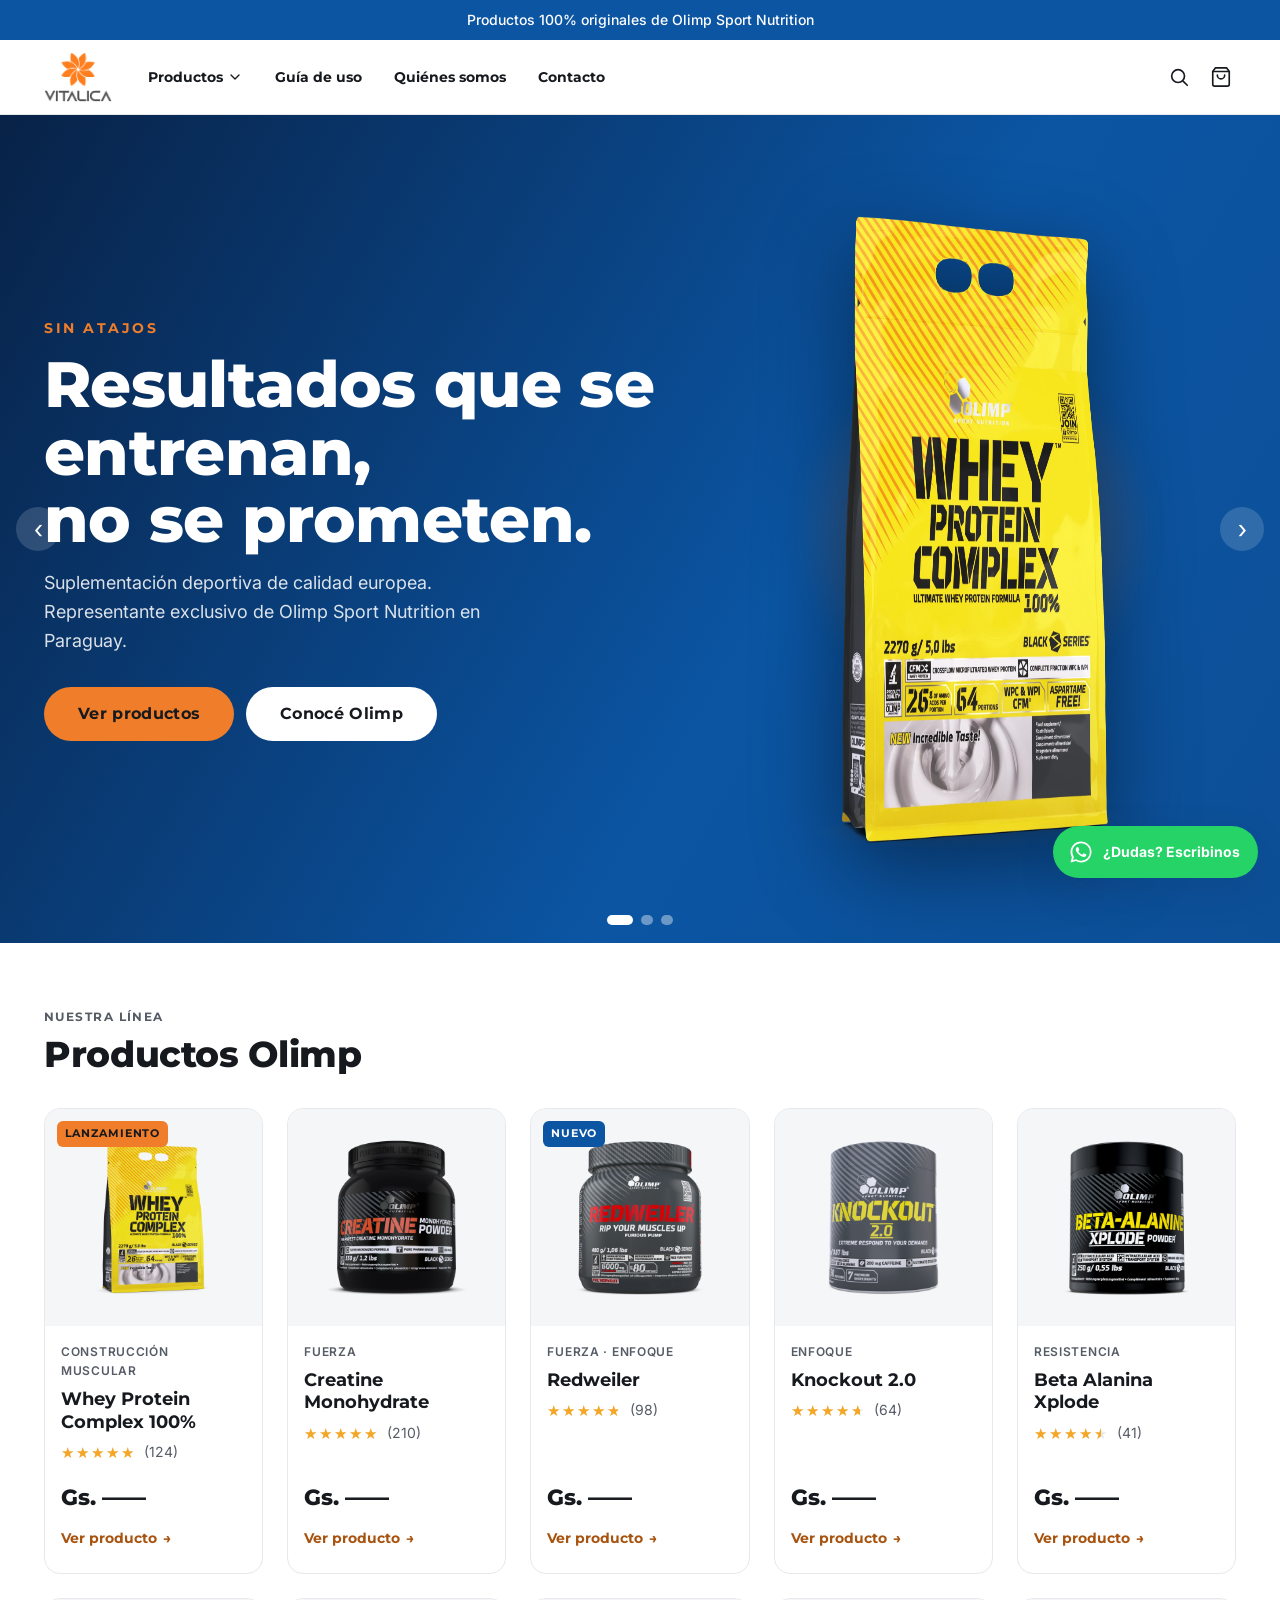
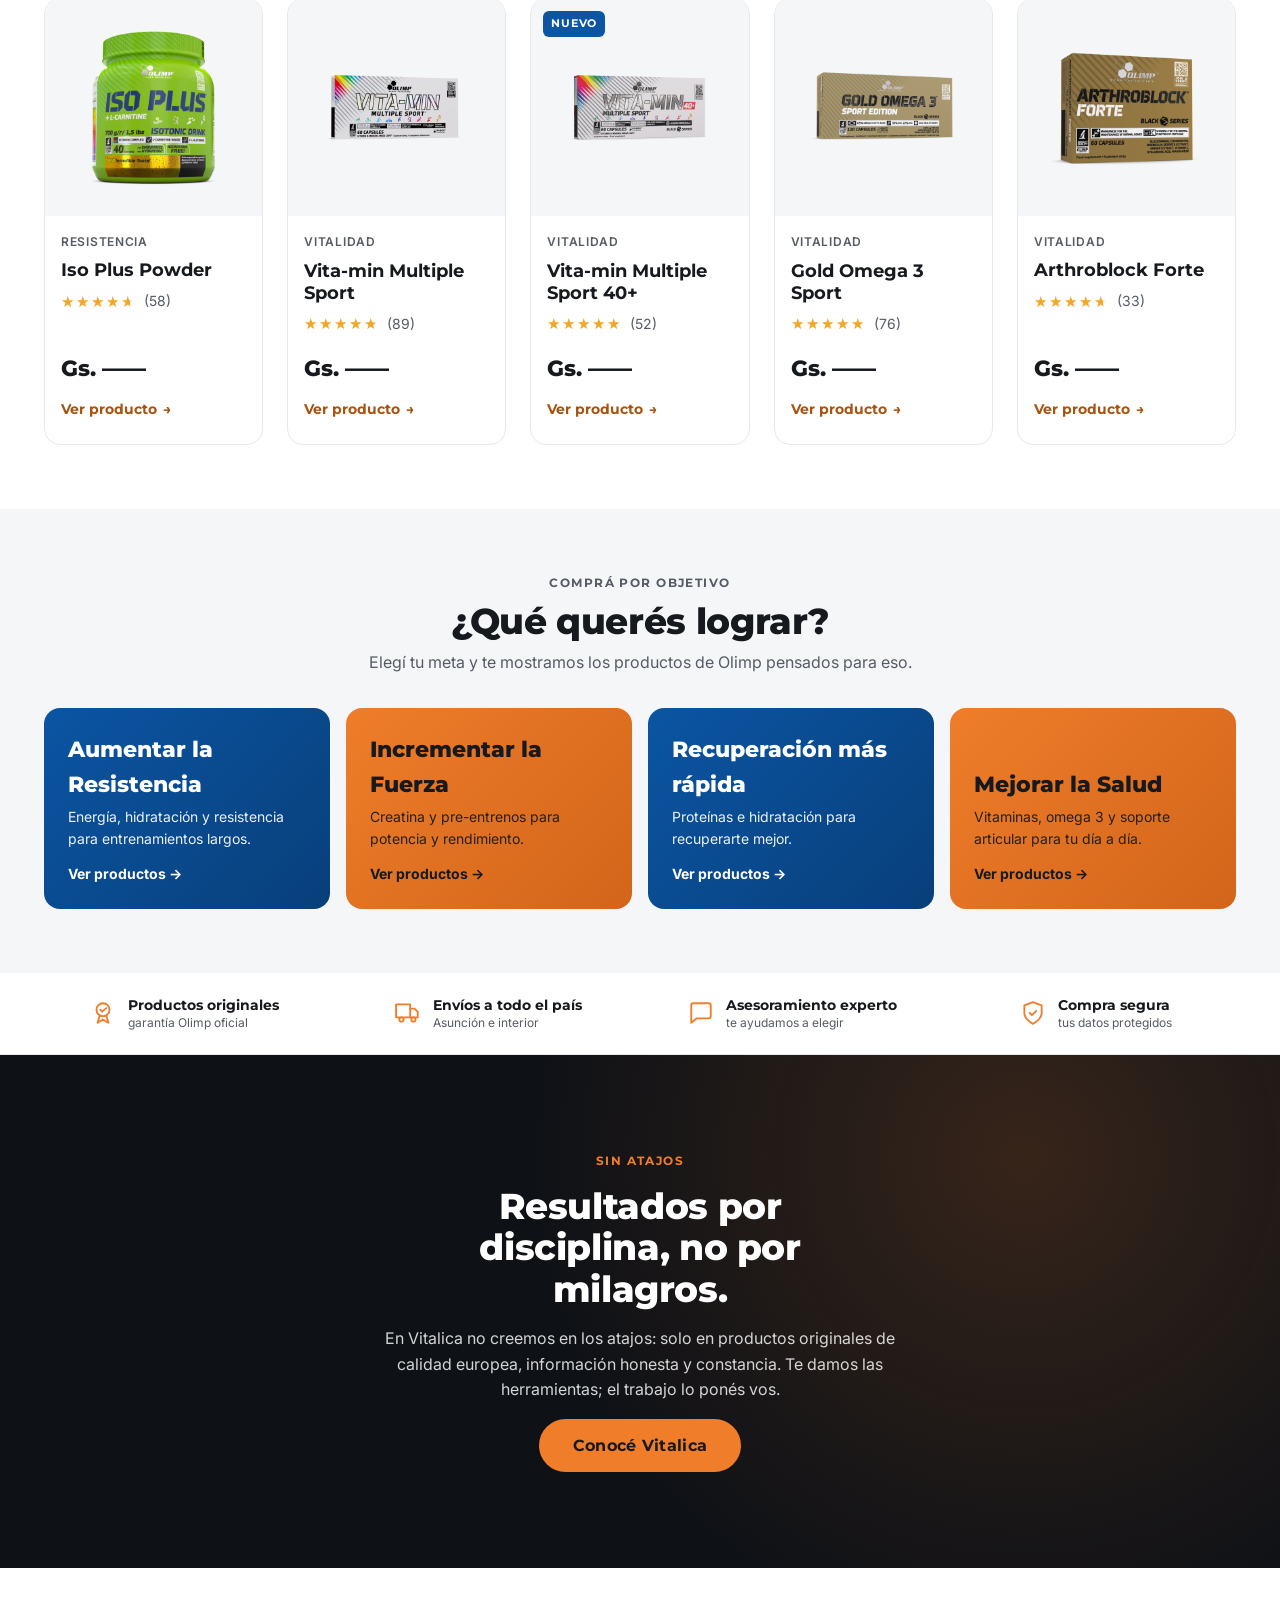
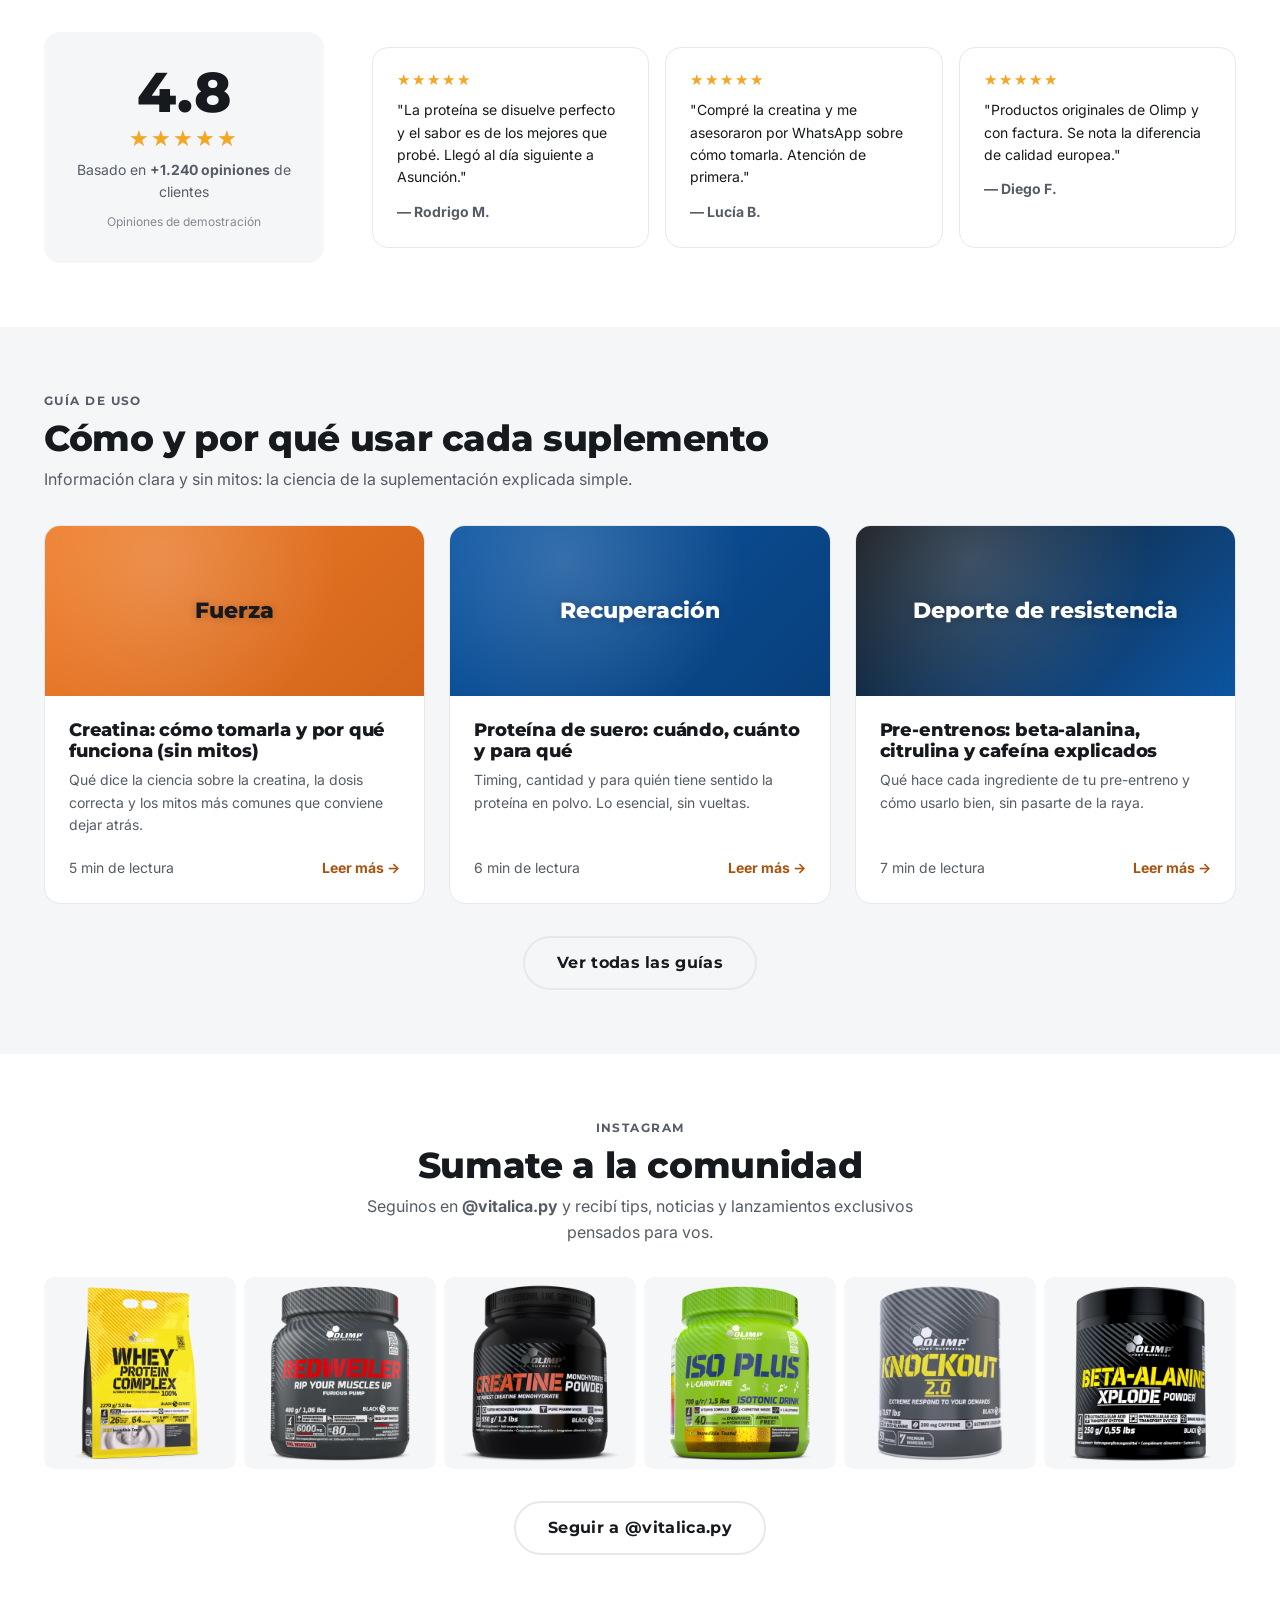
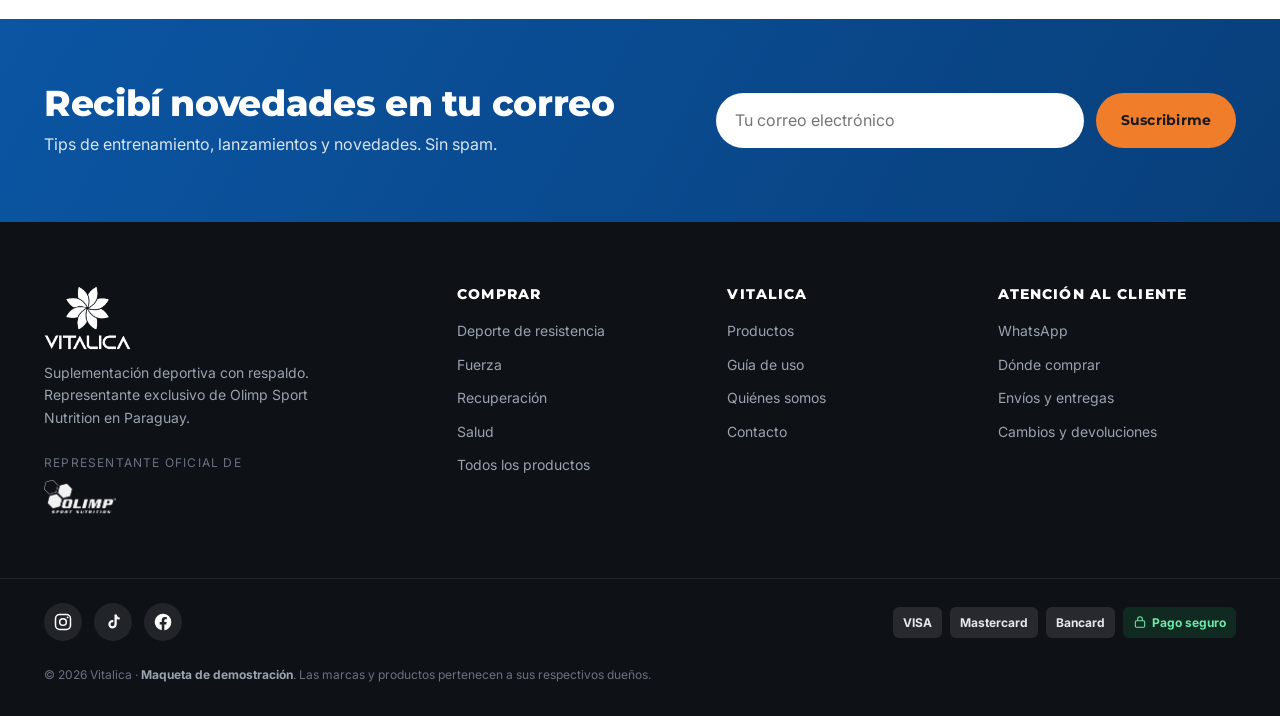
==== index.html @ f8287871 "Add files via upload" ====
<!DOCTYPE html>
<html lang="es">
<head>
  <meta charset="UTF-8">
  <meta name="viewport" content="width=device-width, initial-scale=1.0">
  <title>Vitalica · Suplementación deportiva con respaldo — Olimp Sport Nutrition</title>
  <meta name="description" content="Vitalica, representante exclusivo de Olimp Sport Nutrition en Paraguay. Proteínas, creatina, pre-entrenos y más. Sin atajos.">

  <link rel="preconnect" href="https://fonts.googleapis.com">
  <link rel="preconnect" href="https://fonts.gstatic.com" crossorigin>
  <link href="https://fonts.googleapis.com/css2?family=Inter:wght@400;500;600;700&family=Montserrat:wght@700;800&display=swap" rel="stylesheet">

  <link rel="stylesheet" href="assets/css/styles.css?v=2">
</head>
<body>

  <div id="chrome-top"></div>

  <main>

    <!-- 1) HERO (carrusel de 3 slides) -->
    <section class="hero" data-hero aria-label="Destacados"></section>

    <!-- 2) PRODUCTOS OLIMP (los 10, cada card abre su página) -->
    <section class="seccion" id="productos">
      <div class="contenedor">
        <div class="encabezado-seccion">
          <p class="eyebrow">Nuestra línea</p>
          <h2>Productos Olimp</h2>
        </div>
        <div class="grilla grilla--productos" data-productos></div>
      </div>
    </section>

    <!-- 3) ¿QUÉ QUERÉS LOGRAR? (4 metas) -->
    <section class="seccion seccion--suave">
      <div class="contenedor">
        <div class="encabezado-seccion centrado">
          <p class="eyebrow">Comprá por objetivo</p>
          <h2>¿Qué querés lograr?</h2>
          <p>Elegí tu meta y te mostramos los productos de Olimp pensados para eso.</p>
        </div>
        <div class="categorias-grid" data-metas></div>
      </div>
    </section>

    <!-- 4a) VALUE PROPS -->
    <section class="trust-bar">
      <div class="contenedor trust-bar__inner">
        <div class="trust-bar__item">
          <span class="trust-bar__icono"><svg viewBox="0 0 24 24" width="26" height="26" fill="none" stroke="currentColor" stroke-width="1.7" stroke-linecap="round" stroke-linejoin="round"><circle cx="12" cy="9" r="6"/><path d="m9 14-2 7 5-3 5 3-2-7"/><path d="m9.6 9 1.7 1.7L15 7.5"/></svg></span>
          <span class="trust-bar__texto"><strong>Productos originales</strong><span>garantía Olimp oficial</span></span>
        </div>
        <div class="trust-bar__item">
          <span class="trust-bar__icono"><svg viewBox="0 0 24 24" width="26" height="26" fill="none" stroke="currentColor" stroke-width="1.7" stroke-linecap="round" stroke-linejoin="round"><path d="M1 4h13v12H1z"/><path d="M14 8h4l3 3v5h-7"/><circle cx="6" cy="18" r="2"/><circle cx="17" cy="18" r="2"/></svg></span>
          <span class="trust-bar__texto"><strong>Envíos a todo el país</strong><span>Asunción e interior</span></span>
        </div>
        <div class="trust-bar__item">
          <span class="trust-bar__icono"><svg viewBox="0 0 24 24" width="26" height="26" fill="none" stroke="currentColor" stroke-width="1.7" stroke-linecap="round" stroke-linejoin="round"><path d="M21 15a2 2 0 0 1-2 2H8l-5 4V5a2 2 0 0 1 2-2h14a2 2 0 0 1 2 2Z"/></svg></span>
          <span class="trust-bar__texto"><strong>Asesoramiento experto</strong><span>te ayudamos a elegir</span></span>
        </div>
        <div class="trust-bar__item">
          <span class="trust-bar__icono"><svg viewBox="0 0 24 24" width="26" height="26" fill="none" stroke="currentColor" stroke-width="1.7" stroke-linecap="round" stroke-linejoin="round"><path d="M12 22s8-4 8-10V5l-8-3-8 3v7c0 6 8 10 8 10Z"/><path d="m9 12 2 2 4-4"/></svg></span>
          <span class="trust-bar__texto"><strong>Compra segura</strong><span>tus datos protegidos</span></span>
        </div>
      </div>
    </section>

    <!-- 4b) BANDA DE MARCA "SIN ATAJOS" -->
    <section class="banda-sinatajos">
      <div class="contenedor banda-sinatajos__inner">
        <p class="eyebrow" style="color:var(--color-primario)">Sin Atajos</p>
        <h2>Resultados por disciplina, no por milagros.</h2>
        <p>En Vitalica no creemos en los atajos: solo en productos originales de calidad europea,
           información honesta y constancia. Te damos las herramientas; el trabajo lo ponés vos.</p>
        <a class="btn btn--primario btn--grande" href="sobre.html">Conocé Vitalica</a>
      </div>
    </section>

    <!-- 4c) PRUEBA SOCIAL -->
    <section class="seccion">
      <div class="contenedor reviews">
        <div class="reviews__resumen">
          <span class="reviews__puntaje">4.8</span>
          <span class="estrellas" style="--pct:96%; font-size:1.4rem"></span>
          <p>Basado en <strong>+1.240 opiniones</strong> de clientes</p>
          <span class="reviews__nota">Opiniones de demostración</span>
        </div>
        <div class="reviews__grid">
          <blockquote class="testimonio">
            <span class="estrellas" style="--pct:100%"></span>
            <p class="testimonio__texto">"La proteína se disuelve perfecto y el sabor es de los mejores que probé. Llegó al día siguiente a Asunción."</p>
            <footer class="testimonio__autor">— Rodrigo M.</footer>
          </blockquote>
          <blockquote class="testimonio">
            <span class="estrellas" style="--pct:100%"></span>
            <p class="testimonio__texto">"Compré la creatina y me asesoraron por WhatsApp sobre cómo tomarla. Atención de primera."</p>
            <footer class="testimonio__autor">— Lucía B.</footer>
          </blockquote>
          <blockquote class="testimonio">
            <span class="estrellas" style="--pct:90%"></span>
            <p class="testimonio__texto">"Productos originales de Olimp y con factura. Se nota la diferencia de calidad europea."</p>
            <footer class="testimonio__autor">— Diego F.</footer>
          </blockquote>
        </div>
      </div>
    </section>

    <!-- 4d) TEASER GUÍA DE USO -->
    <section class="seccion seccion--suave">
      <div class="contenedor">
        <div class="encabezado-seccion">
          <p class="eyebrow">Guía de uso</p>
          <h2>Cómo y por qué usar cada suplemento</h2>
          <p>Información clara y sin mitos: la ciencia de la suplementación explicada simple.</p>
        </div>
        <div class="blog-grid" data-articulos></div>
        <div class="centrado mt-6">
          <a href="guia.html" class="btn btn--contorno btn--grande">Ver todas las guías</a>
        </div>
      </div>
    </section>

    <!-- 4e) COMUNIDAD / INSTAGRAM (estilo vitalica.com.py) -->
    <section class="seccion">
      <div class="contenedor">
        <div class="encabezado-seccion centrado">
          <p class="eyebrow">Instagram</p>
          <h2>Sumate a la comunidad</h2>
          <p>Seguinos en <strong data-ig-handle>@vitalica.py</strong> y recibí tips, noticias y lanzamientos exclusivos pensados para vos.</p>
        </div>
        <!-- Los posteos los arma home.js desde data.js (editable en el panel admin) -->
        <div class="ig-grid" data-instagram></div>
        <div class="centrado mt-6">
          <a class="btn btn--contorno btn--grande" data-ig-link href="https://www.instagram.com/vitalica.py/" target="_blank" rel="noopener">Seguir a @vitalica.py</a>
        </div>
      </div>
    </section>

    <!-- 4f) NEWSLETTER -->
    <section class="newsletter">
      <div class="contenedor newsletter__inner">
        <div>
          <h2>Recibí novedades en tu correo</h2>
          <p>Tips de entrenamiento, lanzamientos y novedades. Sin spam.</p>
        </div>
        <form class="newsletter__form" data-form-demo="¡Gracias! Te suscribiste (demostración).">
          <input type="email" required placeholder="Tu correo electrónico" aria-label="Correo electrónico">
          <button type="submit" class="btn btn--primario">Suscribirme</button>
        </form>
      </div>
    </section>

  </main>

  <div id="chrome-bottom"></div>

  <script src="assets/js/data.js?v=2"></script>
  <script src="assets/js/cart.js?v=2"></script>
  <script src="assets/js/components.js?v=2"></script>
  <script src="assets/js/main.js?v=2"></script>
  <script src="assets/js/pages/home.js?v=2"></script>

</body>
</html>
---- assets/css/styles.css ----
/* ==========================================================================
   VITALICA — Maqueta e-commerce · Hoja de estilos principal
   --------------------------------------------------------------------------
   Este archivo es el "sistema de diseño" del sitio. Está dividido en
   secciones (ver índice). La idea clave: todo lo visual (colores, tipografía,
   espaciados) vive en VARIABLES al inicio. Si querés cambiar el naranja de la
   marca, lo cambiás en UN solo lugar (--color-primario) y se actualiza todo.

   ÍNDICE
   01. Tokens de marca (variables: colores, tipografía, espaciado, sombras)
   02. Reset y base
   03. Tipografía
   04. Layout (contenedor, secciones, grillas)
   05. Botones
   06. Utilidades (badges, chips, etiquetas)
   07. Estrellas de rating
   08. Card de producto
   09. Encabezado de sección
   --------------------------------------------------------------------------
   NOTA: las secciones de Header, Footer, Hero, Carrito, etc. se agregan más
   abajo a medida que construimos cada parte de la maqueta.
   ========================================================================== */


/* ==========================================================================
   01. TOKENS DE MARCA  (las "perillas" del diseño)
   ========================================================================== */
:root {
  /* --- Colores de marca (del manual de Vitalica) --- */
  --color-primario:        #EF7D2A;  /* naranja Vitalica */
  --color-primario-oscuro: #D2651A;  /* hover / estados activos */
  --color-primario-tinte:  #FDEEE1;  /* fondos suaves naranja */
  --color-primario-texto:  #A85410;  /* naranja oscuro SOLO para texto sobre fondo claro (contraste AA 5.3:1) */

  --color-secundario:        #0B55A3; /* azul navy */
  --color-secundario-oscuro: #083F7A;
  --color-secundario-tinte:  #E7F0FA;

  /* --- Grises de apoyo --- */
  --color-tinta:       #16191D;  /* gris muy oscuro = texto principal */
  --color-tinta-suave: #565C66;  /* texto secundario / apagado */
  --color-linea:       #E6E8EC;  /* bordes y separadores (gris claro) */
  --color-fondo:       #FFFFFF;
  --color-fondo-suave: #F5F6F8;  /* fondos de sección (gris claro) */
  --color-fondo-oscuro:#0E1116;  /* footer y secciones oscuras */

  /* --- Colores de apoyo funcionales --- */
  --color-exito:    #1F9D57;
  --color-estrella: #F5A623;  /* dorado para ratings */
  --color-alerta:   #D64545;

  /* --- Tipografía --- */
  --fuente-titulo: "Montserrat", system-ui, -apple-system, "Segoe UI", sans-serif;
  --fuente-texto:  "Inter", system-ui, -apple-system, "Segoe UI", Roboto, sans-serif;

  /* Escala de tamaños (rem = relativo al tamaño base del navegador) */
  --fs-xs:   0.75rem;
  --fs-sm:   0.875rem;
  --fs-base: 1rem;
  --fs-md:   1.125rem;
  --fs-lg:   1.375rem;
  --fs-xl:   1.75rem;
  --fs-2xl:  2.25rem;
  --fs-3xl:  3rem;
  /* El hero usa clamp(): crece con la pantalla pero con mínimo y máximo */
  --fs-hero: clamp(2.25rem, 5.5vw, 4rem);

  /* --- Espaciado (escala consistente) --- */
  --space-1:  0.25rem;
  --space-2:  0.5rem;
  --space-3:  0.75rem;
  --space-4:  1rem;
  --space-5:  1.5rem;
  --space-6:  2rem;
  --space-7:  3rem;
  --space-8:  4rem;
  --space-9:  6rem;

  /* --- Bordes redondeados --- */
  --radio-sm:   6px;
  --radio:      10px;
  --radio-lg:   16px;
  --radio-pill: 999px;  /* pastilla (botones redondeados) */

  /* --- Sombras --- */
  --sombra-sm: 0 1px 2px rgba(16, 24, 40, 0.06);
  --sombra:    0 4px 14px rgba(16, 24, 40, 0.08);
  --sombra-lg: 0 14px 40px rgba(16, 24, 40, 0.12);

  /* --- Layout --- */
  --ancho-contenedor: 1240px;  /* ancho máximo del contenido */
  --transicion: 160ms ease;
}


/* ==========================================================================
   02. RESET Y BASE  (emparejar el punto de partida entre navegadores)
   ========================================================================== */
*, *::before, *::after { box-sizing: border-box; }

* { margin: 0; }

html { scroll-behavior: smooth; -webkit-text-size-adjust: 100%; }

body {
  font-family: var(--fuente-texto);
  font-size: var(--fs-base);
  line-height: 1.6;
  color: var(--color-tinta);
  background: var(--color-fondo);
  -webkit-font-smoothing: antialiased;
  text-rendering: optimizeLegibility;
}

img, picture, svg { display: block; max-width: 100%; }

a { color: inherit; text-decoration: none; }

button, input, select, textarea { font: inherit; color: inherit; }

button { cursor: pointer; background: none; border: none; }

ul, ol { list-style: none; padding: 0; }

/* El atributo [hidden] siempre oculta, aunque el elemento tenga display:flex */
[hidden] { display: none !important; }

/* Accesibilidad: foco visible al navegar con teclado */
:focus-visible {
  outline: 3px solid var(--color-secundario);
  outline-offset: 2px;
  border-radius: var(--radio-sm);
}


/* ==========================================================================
   03. TIPOGRAFÍA
   ========================================================================== */
h1, h2, h3, h4 {
  font-family: var(--fuente-titulo);
  line-height: 1.15;
  font-weight: 800;
  letter-spacing: -0.01em;
  color: var(--color-tinta);
}

h1 { font-size: var(--fs-3xl); }
h2 { font-size: var(--fs-2xl); }
h3 { font-size: var(--fs-lg); }
h4 { font-size: var(--fs-md); }

p { color: var(--color-tinta); }

.texto-apagado { color: var(--color-tinta-suave); }

/* Texto pequeño en mayúsculas con espaciado (etiquetas/categorías) */
.eyebrow {
  font-family: var(--fuente-titulo);
  font-size: var(--fs-xs);
  font-weight: 700;
  letter-spacing: 0.12em;
  text-transform: uppercase;
  color: var(--color-tinta-suave); /* gris legible sobre claro; los eyebrow naranjas van inline sobre bandas oscuras */
}


/* ==========================================================================
   04. LAYOUT
   ========================================================================== */
/* Contenedor centrado con respiración lateral */
.contenedor {
  width: 100%;
  max-width: var(--ancho-contenedor);
  margin-inline: auto;
  padding-inline: var(--space-5);
}

/* Espaciado vertical estándar entre secciones */
.seccion { padding-block: var(--space-8); }
.seccion--suave { background: var(--color-fondo-suave); }

/* Grillas reutilizables y responsivas (se acomodan solas al ancho) */
.grilla {
  display: grid;
  gap: var(--space-5);
}
/* Grilla de productos: tantas columnas como entren, mínimo 240px */
.grilla--productos {
  grid-template-columns: repeat(auto-fill, minmax(240px, 1fr));
}
/* En desktop, el listado completo (home y productos) usa 5 columnas:
   los 10 productos llenan 2 filas exactas, sin "fila huérfana". */
@media (min-width: 1140px) {
  [data-productos].grilla--productos,
  [data-grilla-productos].grilla--productos {
    grid-template-columns: repeat(5, 1fr);
  }
}

/* Helpers de espaciado puntuales */
.mt-2 { margin-top: var(--space-2); }
.mt-4 { margin-top: var(--space-4); }
.mt-6 { margin-top: var(--space-6); }
.centrado { text-align: center; }


/* ==========================================================================
   05. BOTONES
   ========================================================================== */
.btn {
  display: inline-flex;
  align-items: center;
  justify-content: center;
  gap: var(--space-2);
  font-family: var(--fuente-titulo);
  font-weight: 700;
  font-size: var(--fs-sm);
  letter-spacing: 0.02em;
  line-height: 1;
  padding: 0.9em 1.6em;
  border-radius: var(--radio-pill);
  border: 2px solid transparent;
  transition: transform var(--transicion), background var(--transicion),
              color var(--transicion), border-color var(--transicion),
              box-shadow var(--transicion);
  text-align: center;
}
.btn:active { transform: translateY(1px); }

/* Primario: naranja de marca */
.btn--primario {
  background: var(--color-primario);
  color: var(--color-tinta); /* texto oscuro sobre naranja: contraste 6.4:1 (WCAG AA) */
}
.btn--primario:hover { background: var(--color-primario-oscuro); }

/* Secundario: navy */
.btn--secundario {
  background: var(--color-secundario);
  color: #fff;
}
.btn--secundario:hover { background: var(--color-secundario-oscuro); }

/* Contorno: borde, fondo transparente */
.btn--contorno {
  background: transparent;
  color: var(--color-tinta);
  border-color: var(--color-linea);
}
.btn--contorno:hover {
  border-color: var(--color-tinta);
  background: var(--color-tinta);
  color: #fff;
}

/* Fantasma sobre fondos oscuros */
.btn--claro {
  background: #fff;
  color: var(--color-tinta);
}
.btn--claro:hover { background: var(--color-fondo-suave); }

/* Modificadores de tamaño y ancho */
.btn--grande { font-size: var(--fs-base); padding: 1.05em 2em; }
.btn--bloque { display: flex; width: 100%; }


/* ==========================================================================
   06. UTILIDADES (badges, chips, etiquetas)
   ========================================================================== */
/* Etiqueta/tag sobre la foto del producto ("Lanzamiento", "Nuevo") */
.tag {
  display: inline-block;
  font-family: var(--fuente-titulo);
  font-size: 0.68rem;
  font-weight: 700;
  letter-spacing: 0.08em;
  text-transform: uppercase;
  padding: 0.4em 0.7em;
  border-radius: var(--radio-sm);
  background: var(--color-tinta);
  color: #fff;
}
.tag--lanzamiento { background: var(--color-primario); color: var(--color-tinta); }
.tag--nuevo       { background: var(--color-secundario); }
.tag--oferta      { background: var(--color-alerta); }

/* Chip (pastilla suave para categorías/filtros visuales) */
.chip {
  display: inline-flex;
  align-items: center;
  gap: var(--space-2);
  font-size: var(--fs-sm);
  font-weight: 600;
  padding: 0.5em 1em;
  border-radius: var(--radio-pill);
  background: var(--color-fondo-suave);
  color: var(--color-tinta-suave);
}


/* ==========================================================================
   07. ESTRELLAS DE RATING
   --------------------------------------------------------------------------
   Técnica: dos capas de ★★★★★ superpuestas. La de abajo es gris (vacía) y
   la de arriba es dorada, recortada al porcentaje del puntaje (--pct).
   ========================================================================== */
.estrellas {
  --pct: 100%;
  display: inline-block;
  position: relative;
  font-size: 0.95rem;
  line-height: 1;
  font-family: "Times New Roman", serif; /* ★ se ve sólida y pareja */
}
.estrellas::before {
  content: "★★★★★";
  letter-spacing: 2px;
  color: var(--color-linea);
}
.estrellas::after {
  content: "★★★★★";
  letter-spacing: 2px;
  color: var(--color-estrella);
  position: absolute;
  inset: 0;
  width: var(--pct);
  overflow: hidden;
  white-space: nowrap;
}


/* ==========================================================================
   08. CARD DE PRODUCTO  (la pieza que más se repite en el sitio)
   ========================================================================== */
.card-producto {
  display: flex;
  flex-direction: column;
  background: var(--color-fondo);
  border: 1px solid var(--color-linea);
  border-radius: var(--radio-lg);
  overflow: hidden;
  transition: transform var(--transicion), box-shadow var(--transicion),
              border-color var(--transicion);
}
.card-producto:hover {
  transform: translateY(-4px);
  box-shadow: var(--sombra-lg);
  border-color: transparent;
}

/* Zona de la imagen (cuadrada, foto centrada sobre gris muy suave) */
.card-producto__media {
  position: relative;
  display: block;
  aspect-ratio: 1 / 1;
  background: var(--color-fondo-suave);
  padding: var(--space-5);
}
.card-producto__media img {
  width: 100%;
  height: 100%;
  object-fit: contain;     /* el envase se ve completo, sin recortarse */
  mix-blend-mode: multiply; /* funde el fondo blanco de la foto con el gris */
  transition: transform var(--transicion);
}
.card-producto:hover .card-producto__media img { transform: scale(1.04); }

/* Etiqueta posicionada arriba a la izquierda de la foto */
.card-producto__tag {
  position: absolute;
  top: var(--space-3);
  left: var(--space-3);
  z-index: 1;
}

/* Cuerpo de texto de la card */
.card-producto__body {
  display: flex;
  flex-direction: column;
  gap: var(--space-2);
  padding: var(--space-4) var(--space-4) var(--space-5);
  flex: 1; /* empuja el botón hacia abajo para alinear todas las cards */
}
.card-producto__categoria {
  font-size: var(--fs-xs);
  font-weight: 600;
  letter-spacing: 0.06em;
  text-transform: uppercase;
  color: var(--color-tinta-suave);
}
.card-producto__nombre {
  font-family: var(--fuente-titulo);
  font-size: var(--fs-md);
  font-weight: 700;
  line-height: 1.25;
}
.card-producto__rating {
  display: flex;
  align-items: center;
  gap: var(--space-2);
  font-size: var(--fs-sm);
  color: var(--color-tinta-suave);
}
/* margin-top:auto empuja el precio al fondo: queda alineado en toda la fila,
   tenga el nombre 1 o 2 líneas. */
.card-producto__precio { margin-top: auto; padding-top: var(--space-2); }
.card-producto__precio .precio {
  display: block;
  font-family: var(--fuente-titulo);
  font-size: var(--fs-lg);
  font-weight: 800;
  color: var(--color-tinta);
}
.card-producto__precio .cuotas {
  display: block;
  font-size: var(--fs-xs);
  color: var(--color-tinta-suave);
}
/* Pista de acción sutil (reemplaza al botón naranja repetido en cada card) */
.card-producto__hint {
  display: inline-flex;
  align-items: center;
  gap: 6px;
  margin-top: var(--space-1);
  font-family: var(--fuente-titulo);
  font-size: var(--fs-sm);
  font-weight: 700;
  color: var(--color-primario-texto);
}
.card-producto__flecha { transition: transform var(--transicion); }
.card-producto:hover .card-producto__flecha { transform: translateX(4px); }
.card-producto:hover .card-producto__nombre { color: var(--color-primario-texto); }


/* ==========================================================================
   09. ENCABEZADO DE SECCIÓN  (título + bajada, centrado o alineado)
   ========================================================================== */
.encabezado-seccion {
  display: flex;
  flex-direction: column;
  gap: var(--space-2);
  margin-bottom: var(--space-6);
}
.encabezado-seccion.centrado { align-items: center; }
.encabezado-seccion h2 { font-size: var(--fs-2xl); }
.encabezado-seccion p { color: var(--color-tinta-suave); max-width: 60ch; }
.encabezado-seccion.centrado p { text-align: center; }


/* ==========================================================================
   10. BARRA DE ANUNCIOS (superior, rotativa)
   ========================================================================== */
.barra-anuncios {
  background: var(--color-secundario);
  color: #fff;
}
.barra-anuncios__viewport {
  position: relative;
  height: 40px;
  max-width: var(--ancho-contenedor);
  margin-inline: auto;
}
.barra-anuncios__item {
  position: absolute;
  inset: 0;
  display: flex;
  align-items: center;
  justify-content: center;
  gap: var(--space-2);
  font-size: var(--fs-sm);
  font-weight: 500;
  padding-inline: var(--space-4);
  text-align: center;
  opacity: 0;
  transition: opacity 0.5s ease;
  pointer-events: none;
}
.barra-anuncios__item.activo { opacity: 1; }


/* ==========================================================================
   11. HEADER (sticky, con mega-menú)
   ========================================================================== */
.header-sitio {
  position: sticky;
  top: 0;
  z-index: 50;
  background: var(--color-fondo);
  border-bottom: 1px solid var(--color-linea);
}
.header-sitio__inner {
  max-width: var(--ancho-contenedor);
  margin-inline: auto;
  padding: var(--space-3) var(--space-5);
  display: flex;
  align-items: center;
  gap: var(--space-5);
}
.header-sitio__logo { flex-shrink: 0; }
.header-sitio__logo img { height: 50px; width: auto; }

/* Botón hamburguesa (solo en mobile) */
.boton-menu {
  display: none;
  color: var(--color-tinta);
  padding: var(--space-1);
}

/* Navegación principal (desktop) */
.nav-principal { flex: 1; }
.nav-principal__lista {
  display: flex;
  align-items: center;
  gap: var(--space-2);
}
.nav-principal__link {
  display: inline-flex;
  align-items: center;
  gap: 4px;
  padding: var(--space-2) var(--space-3);
  font-family: var(--fuente-titulo);
  font-weight: 700;
  font-size: var(--fs-sm);
  color: var(--color-tinta);
  border-radius: var(--radio-sm);
  transition: color var(--transicion);
}
.nav-principal__link:hover,
.nav-principal__link.activo { color: var(--color-primario-texto); }
.nav-principal__link svg { transition: transform var(--transicion); }
.tiene-megamenu:hover .nav-principal__link svg { transform: rotate(180deg); }

/* Acciones a la derecha (buscar, carrito) */
.header-sitio__acciones {
  display: flex;
  align-items: center;
  gap: var(--space-3);
  flex-shrink: 0;
}
.icono-accion {
  position: relative;
  display: inline-flex;
  color: var(--color-tinta);
  padding: var(--space-1);
  transition: color var(--transicion);
}
.icono-accion:hover { color: var(--color-primario-texto); }
.boton-carrito__badge {
  position: absolute;
  top: -4px;
  right: -6px;
  min-width: 18px;
  height: 18px;
  padding: 0 5px;
  border-radius: var(--radio-pill);
  background: var(--color-primario);
  color: #fff;
  font-size: 0.7rem;
  font-weight: 700;
  display: flex;
  align-items: center;
  justify-content: center;
  line-height: 1;
}


/* ==========================================================================
   12. MEGA-MENÚ (desktop, una columna por categoría)
   ========================================================================== */
.megamenu {
  position: absolute;
  left: 0;
  right: 0;
  top: 100%;
  background: var(--color-fondo);
  border-top: 1px solid var(--color-linea);
  box-shadow: var(--sombra-lg);
  opacity: 0;
  visibility: hidden;
  transform: translateY(8px);
  transition: opacity var(--transicion), transform var(--transicion), visibility var(--transicion);
}
.tiene-megamenu:hover .megamenu,
.tiene-megamenu:focus-within .megamenu {
  opacity: 1;
  visibility: visible;
  transform: translateY(0);
}
.megamenu__inner {
  display: flex;
  gap: var(--space-6);
  padding-block: var(--space-6);
}
.megamenu__cols {
  flex: 1;
  display: grid;
  grid-template-columns: repeat(3, 1fr);
  gap: var(--space-6);
}
.megamenu__titulo {
  display: block;
  font-family: var(--fuente-titulo);
  font-weight: 700;
  font-size: var(--fs-sm);
  color: var(--color-tinta);
  padding-bottom: var(--space-2);
  margin-bottom: var(--space-2);
  border-bottom: 2px solid var(--color-primario);
}
.megamenu__titulo:hover { color: var(--color-primario-texto); }
.megamenu__link {
  display: block;
  font-size: var(--fs-sm);
  color: var(--color-tinta-suave);
  padding: 5px 0;
  transition: color var(--transicion);
}
.megamenu__link:hover { color: var(--color-primario-texto); }

/* Celda promocional del mega-menú */
.megamenu__promo {
  width: 240px;
  flex-shrink: 0;
  display: flex;
  flex-direction: column;
  justify-content: flex-end;
  gap: var(--space-1);
  padding: var(--space-5);
  border-radius: var(--radio-lg);
  background: linear-gradient(150deg, var(--color-secundario), var(--color-primario));
  color: #fff;
}
.megamenu__promo-eyebrow {
  font-size: var(--fs-xs);
  font-weight: 700;
  letter-spacing: 0.12em;
  text-transform: uppercase;
  opacity: 0.85;
}
.megamenu__promo-titulo {
  font-family: var(--fuente-titulo);
  font-weight: 800;
  font-size: var(--fs-xl);
}
.megamenu__promo-cta { font-weight: 600; font-size: var(--fs-sm); margin-top: var(--space-2); }


/* ==========================================================================
   13. MENÚ MÓVIL (drawer lateral)
   ========================================================================== */
.menu-movil { position: fixed; inset: 0; z-index: 100; }
.menu-movil__overlay {
  position: absolute;
  inset: 0;
  background: rgba(8, 12, 18, 0.55);
  opacity: 0;
  transition: opacity 0.25s ease;
}
.menu-movil.abierto .menu-movil__overlay { opacity: 1; }
.menu-movil__panel {
  position: absolute;
  top: 0;
  left: 0;
  height: 100%;
  width: 320px;
  max-width: 85vw;
  background: var(--color-fondo);
  box-shadow: var(--sombra-lg);
  transform: translateX(-100%);
  transition: transform 0.25s ease;
  display: flex;
  flex-direction: column;
  overflow-y: auto;
}
.menu-movil.abierto .menu-movil__panel { transform: translateX(0); }
.menu-movil__head {
  display: flex;
  align-items: center;
  justify-content: space-between;
  padding: var(--space-4) var(--space-5);
  border-bottom: 1px solid var(--color-linea);
}
.menu-movil__head img { height: 44px; width: auto; }
.menu-movil__cerrar { color: var(--color-tinta); }
.menu-movil__nav { display: flex; flex-direction: column; padding: var(--space-4) var(--space-5); }
.menu-movil__nav > a,
.menu-movil__acordeon {
  font-family: var(--fuente-titulo);
  font-weight: 700;
  font-size: var(--fs-md);
  color: var(--color-tinta);
  padding: var(--space-3) 0;
  border-bottom: 1px solid var(--color-linea);
  text-align: left;
  display: flex;
  align-items: center;
  justify-content: space-between;
}
.menu-movil__acordeon svg { transition: transform var(--transicion); }
.menu-movil__acordeon.abierto svg { transform: rotate(180deg); }
.menu-movil__sub {
  display: grid;
  max-height: 0;
  overflow: hidden;
  transition: max-height 0.3s ease;
}
.menu-movil__sub.abierto { max-height: 420px; }
.menu-movil__sub a {
  padding: var(--space-2) 0 var(--space-2) var(--space-4);
  color: var(--color-tinta-suave);
  font-size: var(--fs-sm);
}
.menu-movil__sub a:hover { color: var(--color-primario-texto); }
.menu-movil__link-fuerte { color: var(--color-primario-texto) !important; }


/* ==========================================================================
   14. FOOTER
   ========================================================================== */
.footer-sitio {
  background: var(--color-fondo-oscuro);
  color: #c4ccd6;
}
.footer-sitio__top {
  display: grid;
  grid-template-columns: 1.6fr 1fr 1fr 1fr;
  gap: var(--space-6);
  padding-block: var(--space-8);
}
.footer-sitio__marca { max-width: 320px; }
/* El logo es gris oscuro: lo volvemos blanco para que se vea sobre el footer */
.footer-sitio__logo { height: 64px; width: auto; filter: brightness(0) invert(1); }
.footer-sitio__marca p { color: #9aa3af; font-size: var(--fs-sm); margin-top: var(--space-3); }
.footer-sitio__olimp {
  margin-top: var(--space-5);
  display: flex;
  flex-direction: column;
  gap: var(--space-2);
}
.footer-sitio__olimp span { font-size: var(--fs-xs); text-transform: uppercase; letter-spacing: 0.1em; color: #6b7280; }
.footer-sitio__olimp img { height: 34px; width: auto; align-self: flex-start; opacity: 0.95; }

.footer-sitio__col h4 {
  color: #fff;
  font-size: var(--fs-sm);
  text-transform: uppercase;
  letter-spacing: 0.08em;
  margin-bottom: var(--space-4);
}
.footer-sitio__col ul { display: flex; flex-direction: column; gap: var(--space-2); }
.footer-sitio__col a { color: #9aa3af; font-size: var(--fs-sm); transition: color var(--transicion); }
.footer-sitio__col a:hover { color: #fff; }

.footer-sitio__bottom { border-top: 1px solid rgba(255,255,255,0.08); }
.footer-sitio__bottom-inner {
  display: flex;
  align-items: center;
  justify-content: space-between;
  flex-wrap: wrap;
  gap: var(--space-4);
  padding-block: var(--space-5);
}
.redes { display: flex; gap: var(--space-3); }
.redes a {
  display: inline-flex;
  width: 38px; height: 38px;
  align-items: center; justify-content: center;
  border-radius: var(--radio-pill);
  background: rgba(255,255,255,0.08);
  color: #fff;
  transition: background var(--transicion);
}
.redes a:hover { background: var(--color-primario); }
.pagos { display: flex; gap: var(--space-2); flex-wrap: wrap; align-items: center; }
.pago-badge {
  display: inline-flex;
  align-items: center;
  gap: 5px;
  font-size: var(--fs-xs);
  font-weight: 700;
  padding: 6px 10px;
  border-radius: var(--radio-sm);
  background: rgba(255,255,255,0.1);
  color: #e5e9ef;
}
.pago-badge--seguro { background: rgba(31,157,87,0.18); color: #6ee7a8; }
.footer-sitio__legal { padding-bottom: var(--space-6); }
.footer-sitio__legal p { font-size: var(--fs-xs); color: #6b7280; }
.footer-sitio__legal strong { color: #9aa3af; }


/* ==========================================================================
   15. BOTÓN FLOTANTE DE WHATSAPP
   ========================================================================== */
.whatsapp-flotante {
  position: fixed;
  bottom: 22px;
  right: 22px;
  z-index: 60;
  display: inline-flex;
  align-items: center;
  gap: var(--space-2);
  padding: 12px 18px 12px 14px;
  border-radius: var(--radio-pill);
  background: #25D366;
  color: #fff;
  font-weight: 700;
  font-size: var(--fs-sm);
  box-shadow: var(--sombra-lg);
  transition: transform var(--transicion);
}
.whatsapp-flotante:hover { transform: translateY(-2px); }


/* ==========================================================================
   16. TOAST (aviso flotante)
   ========================================================================== */
.toast {
  position: fixed;
  bottom: 90px;
  left: 50%;
  transform: translate(-50%, 12px);
  z-index: 110;
  background: var(--color-tinta);
  color: #fff;
  padding: 12px 20px;
  border-radius: var(--radio-pill);
  font-size: var(--fs-sm);
  font-weight: 600;
  box-shadow: var(--sombra-lg);
  opacity: 0;
  transition: opacity 0.3s ease, transform 0.3s ease;
  pointer-events: none;
}
.toast.visible { opacity: 1; transform: translate(-50%, 0); }


/* ==========================================================================
   17. RESPONSIVE — ajustes para mobile / tablet
   ========================================================================== */
@media (max-width: 980px) {
  /* En mobile se oculta el menú desktop y aparece la hamburguesa */
  .nav-principal { display: none; }
  .boton-menu { display: inline-flex; }
  .header-sitio__inner { gap: var(--space-3); }
  /* El logo se centra entre la hamburguesa y las acciones */
  .header-sitio__logo { flex: 1; }
  .header-sitio__logo img { height: 44px; }
}

@media (max-width: 760px) {
  .footer-sitio__top { grid-template-columns: 1fr 1fr; }
  .footer-sitio__marca { grid-column: 1 / -1; max-width: none; }
  .whatsapp-flotante__texto { display: none; } /* en celular, solo el ícono */
  .whatsapp-flotante { padding: 14px; }
  h1 { font-size: var(--fs-2xl); }
}

@media (max-width: 480px) {
  .footer-sitio__top { grid-template-columns: 1fr; }
  .contenedor { padding-inline: var(--space-4); }
}


/* ==========================================================================
   18. HOME — HERO
   ========================================================================== */
.hero {
  position: relative;
  overflow: hidden;
  color: #fff;
}
/* Pista del carrusel: las slides se ponen en fila y se desplazan con transform */
.hero__track { display: flex; transition: transform 0.5s ease; }
.hero__slide { flex: 0 0 100%; min-width: 0; }
.hero__slide--1 { background: linear-gradient(120deg, #082247 0%, var(--color-secundario) 60%, #0d4f97 100%); }
.hero__slide--2 { background: linear-gradient(120deg, #16191D 0%, #0B55A3 100%); }
.hero__slide--3 { background: linear-gradient(120deg, #0B3D7A 0%, #0d4f97 60%, #1366c0 100%); }

/* Flechas del carrusel */
.hero__flecha {
  position: absolute;
  top: 50%;
  transform: translateY(-50%);
  z-index: 2;
  width: 44px;
  height: 44px;
  border-radius: var(--radio-pill);
  background: rgba(255, 255, 255, 0.15);
  color: #fff;
  font-size: 1.6rem;
  display: flex;
  align-items: center;
  justify-content: center;
  transition: background var(--transicion);
}
.hero__flecha:hover { background: rgba(255, 255, 255, 0.32); }
.hero__flecha--prev { left: 16px; }
.hero__flecha--next { right: 16px; }

/* Puntos indicadores */
.hero__dots {
  position: absolute;
  bottom: 18px;
  left: 50%;
  transform: translateX(-50%);
  z-index: 2;
  display: flex;
  gap: 8px;
}
.hero__dot {
  width: 10px;
  height: 10px;
  border-radius: var(--radio-pill);
  background: rgba(255, 255, 255, 0.4);
  transition: background var(--transicion), width var(--transicion);
}
.hero__dot.activo { background: #fff; width: 26px; }
.hero__inner {
  display: grid;
  grid-template-columns: 1.1fr 0.9fr;
  align-items: center;
  gap: var(--space-6);
  padding-block: var(--space-8);
}
.hero__eyebrow {
  font-family: var(--fuente-titulo);
  text-transform: uppercase;
  letter-spacing: 0.18em;
  font-weight: 700;
  font-size: var(--fs-sm);
  color: var(--color-primario);
  margin-bottom: var(--space-3);
}
.hero__titulo { color: #fff; font-size: var(--fs-hero); line-height: 1.05; }
.hero__texto {
  color: rgba(255, 255, 255, 0.85);
  font-size: var(--fs-md);
  margin-top: var(--space-4);
  max-width: 46ch;
}
.hero__texto strong { color: #fff; }
.hero__acciones { display: flex; gap: var(--space-3); margin-top: var(--space-6); flex-wrap: wrap; }
.hero__media { position: relative; display: flex; justify-content: center; }
.hero__media::before {
  content: "";
  position: absolute;
  inset: 0;
  margin: auto;
  width: 75%;
  aspect-ratio: 1;
  background: radial-gradient(circle, rgba(239, 125, 42, 0.40), transparent 65%);
  filter: blur(10px);
}
.hero__media img {
  position: relative;
  width: 100%;
  max-width: 440px;
  filter: drop-shadow(0 26px 44px rgba(0, 0, 0, 0.45));
}


/* ==========================================================================
   19. HOME — TRUST BAR (fila de garantías)
   ========================================================================== */
.trust-bar { background: var(--color-fondo); border-bottom: 1px solid var(--color-linea); }
.trust-bar__inner {
  display: grid;
  grid-template-columns: repeat(4, 1fr);
  gap: var(--space-5);
  padding-block: var(--space-5);
}
.trust-bar__item { display: flex; align-items: center; justify-content: center; gap: var(--space-3); }
.trust-bar__icono { color: var(--color-primario); display: inline-flex; flex-shrink: 0; }
.trust-bar__texto { display: flex; flex-direction: column; line-height: 1.25; }
.trust-bar__texto strong { font-family: var(--fuente-titulo); font-size: var(--fs-sm); }
.trust-bar__texto span { font-size: var(--fs-xs); color: var(--color-tinta-suave); }


/* ==========================================================================
   20. HOME — CATEGORÍAS ("Comprá por objetivo")
   ========================================================================== */
.categorias-grid {
  display: grid;
  grid-template-columns: repeat(auto-fit, minmax(200px, 1fr));
  gap: var(--space-4);
}
.categoria-card {
  position: relative;
  display: flex;
  flex-direction: column;
  justify-content: flex-end;
  gap: var(--space-1);
  min-height: 180px;
  padding: var(--space-5);
  border-radius: var(--radio-lg);
  color: #fff;
  overflow: hidden;
  transition: transform var(--transicion), box-shadow var(--transicion);
}
.categoria-card:hover { transform: translateY(-4px); box-shadow: var(--sombra-lg); }
.categoria-card__nombre { font-family: var(--fuente-titulo); font-weight: 800; font-size: var(--fs-lg); }
.categoria-card__desc { font-size: var(--fs-sm); opacity: 0.92; }
.categoria-card__cta { font-weight: 700; font-size: var(--fs-sm); margin-top: var(--space-2); }
/* Un gradiente distinto por categoría (orden del data.js) */
.categorias-grid .categoria-card:nth-child(1) { background: linear-gradient(135deg, #EF7D2A, #D2651A); }
.categorias-grid .categoria-card:nth-child(2) { background: linear-gradient(135deg, #0B55A3, #083F7A); }
.categorias-grid .categoria-card:nth-child(3) { background: linear-gradient(135deg, #16191D, #3A4250); }
.categorias-grid .categoria-card:nth-child(4) { background: linear-gradient(135deg, #0B55A3, #083F7A); }
.categorias-grid .categoria-card:nth-child(5) { background: linear-gradient(135deg, #16191D, #3A4250); }
/* Gradientes de las 4 metas (Deporte de resistencia / Fuerza / Recuperación / Salud) */
[data-metas] .categoria-card:nth-child(1) { background: linear-gradient(135deg, #0B55A3, #083F7A); } /* resistencia (navy) */
[data-metas] .categoria-card:nth-child(2) { background: linear-gradient(135deg, #EF7D2A, #D2651A); color: var(--color-tinta); } /* fuerza (naranja, texto oscuro) */
[data-metas] .categoria-card:nth-child(3) { background: linear-gradient(135deg, #0B55A3, #083F7A); } /* recuperación (navy) */
[data-metas] .categoria-card:nth-child(4) { background: linear-gradient(135deg, #EF7D2A, #D2651A); color: var(--color-tinta); } /* salud (naranja, texto oscuro) */


/* ==========================================================================
   21. HOME — BANNER DE COLECCIÓN
   ========================================================================== */
.banner-coleccion {
  position: relative;
  display: flex;
  align-items: center;
  min-height: 300px;
  padding: var(--space-8);
  border-radius: var(--radio-lg);
  overflow: hidden;
  color: #fff;
  background: linear-gradient(115deg, #16191D 0%, #0B55A3 100%);
}
/* Foto de producto asomando a la derecha (decorativa) */
.banner-coleccion::after {
  content: "";
  position: absolute;
  right: -10px;
  top: 0;
  bottom: 0;
  width: 46%;
  background: url('../img/products/redweiler.webp') no-repeat center right / contain;
  filter: drop-shadow(0 20px 30px rgba(0, 0, 0, 0.4));
}
.banner-coleccion__contenido {
  position: relative;
  z-index: 1;
  max-width: 460px;
  display: flex;
  flex-direction: column;
  align-items: flex-start;
  gap: var(--space-3);
}
.banner-coleccion h2 { color: #fff; font-size: var(--fs-2xl); }
.banner-coleccion p { color: rgba(255, 255, 255, 0.85); }


/* ==========================================================================
   22. HOME — BLOG / APRENDÉ (tarjetas de artículo)
   ========================================================================== */
.blog-grid {
  display: grid;
  grid-template-columns: repeat(auto-fit, minmax(280px, 1fr));
  gap: var(--space-5);
}
.card-articulo {
  display: flex;
  flex-direction: column;
  background: #fff;
  border: 1px solid var(--color-linea);
  border-radius: var(--radio-lg);
  overflow: hidden;
  transition: transform var(--transicion), box-shadow var(--transicion);
}
.card-articulo:hover { transform: translateY(-4px); box-shadow: var(--sombra-lg); }
.card-articulo__cover {
  position: relative;
  height: 170px;
  display: flex;
  align-items: center;
  justify-content: center;
  padding: var(--space-5);
}
.card-articulo__cover::after {
  content: "";
  position: absolute;
  inset: 0;
  background: radial-gradient(circle at 30% 20%, rgba(255, 255, 255, 0.18), transparent 60%);
}
.acento-naranja { background: linear-gradient(135deg, #EF7D2A, #D2651A); }
.acento-navy    { background: linear-gradient(135deg, #0B55A3, #083F7A); }
.acento-mixto   { background: linear-gradient(135deg, #16191D, #0B55A3); }
.acento-naranja .card-articulo__tema { color: var(--color-tinta); } /* texto oscuro sobre naranja */
.card-articulo__tema {
  position: relative;
  z-index: 1;
  font-family: var(--fuente-titulo);
  font-weight: 800;
  font-size: var(--fs-lg);
  color: #fff;
  text-align: center;
  text-shadow: 0 1px 10px rgba(0, 0, 0, 0.2);
}
.card-articulo__body { display: flex; flex-direction: column; gap: var(--space-2); padding: var(--space-5); flex: 1; }
.card-articulo__titulo { font-size: var(--fs-md); }
.card-articulo__resumen { font-size: var(--fs-sm); color: var(--color-tinta-suave); flex: 1; }
.card-articulo__meta {
  display: flex;
  justify-content: space-between;
  align-items: center;
  margin-top: var(--space-3);
  font-size: var(--fs-sm);
  color: var(--color-tinta-suave);
}
.card-articulo__link { color: var(--color-primario-texto); font-weight: 700; }


/* ==========================================================================
   23. HOME — PRUEBA SOCIAL (reviews + testimonios)
   ========================================================================== */
.reviews { display: grid; grid-template-columns: 280px 1fr; gap: var(--space-7); align-items: center; }
.reviews__resumen {
  text-align: center;
  display: flex;
  flex-direction: column;
  align-items: center;
  gap: var(--space-2);
  padding: var(--space-6);
  background: var(--color-fondo-suave);
  border-radius: var(--radio-lg);
}
.reviews__puntaje { font-family: var(--fuente-titulo); font-weight: 800; font-size: 3.5rem; line-height: 1; }
.reviews__resumen p { font-size: var(--fs-sm); color: var(--color-tinta-suave); }
.reviews__nota { font-size: var(--fs-xs); color: var(--color-tinta-suave); opacity: 0.7; }
.reviews__grid { display: grid; grid-template-columns: repeat(auto-fit, minmax(220px, 1fr)); gap: var(--space-4); }
.testimonio {
  background: #fff;
  border: 1px solid var(--color-linea);
  border-radius: var(--radio-lg);
  padding: var(--space-5);
  display: flex;
  flex-direction: column;
  gap: var(--space-3);
}
.testimonio__texto { font-size: var(--fs-sm); }
.testimonio__autor { font-weight: 700; font-size: var(--fs-sm); color: var(--color-tinta-suave); }


/* ==========================================================================
   24. HOME — NEWSLETTER
   ========================================================================== */
.newsletter {
  background: linear-gradient(120deg, var(--color-secundario), var(--color-secundario-oscuro));
  color: #fff;
}
.newsletter__inner {
  display: flex;
  align-items: center;
  justify-content: space-between;
  gap: var(--space-6);
  padding-block: var(--space-8);
  flex-wrap: wrap;
}
.newsletter h2 { color: #fff; }
.newsletter p { color: rgba(255, 255, 255, 0.85); margin-top: var(--space-2); }
.newsletter__form { display: flex; gap: var(--space-3); flex: 1; min-width: 280px; max-width: 520px; }
.newsletter__form input {
  flex: 1;
  padding: 0.9em 1.2em;
  border-radius: var(--radio-pill);
  border: none;
  font-size: var(--fs-base);
}


/* ==========================================================================
   25. HOME — responsive
   ========================================================================== */
@media (max-width: 880px) {
  .hero__flecha { display: none; } /* en celular se navega con los puntos / swipe */
  .hero__inner { grid-template-columns: 1fr; text-align: center; }
  .hero__texto { margin-inline: auto; }
  .hero__acciones { justify-content: center; }
  .hero__media img { max-width: 320px; margin-top: var(--space-6); }
  .reviews { grid-template-columns: 1fr; }
  .trust-bar__inner { grid-template-columns: 1fr 1fr; }
  .banner-coleccion::after { opacity: 0.22; }
}
@media (max-width: 520px) {
  .trust-bar__item { flex-direction: column; text-align: center; gap: var(--space-2); }
  .newsletter__form { flex-direction: column; }
}


/* ==========================================================================
   26. CABECERA DE PÁGINA (catálogo, blog, sobre, contacto)
   ========================================================================== */
.pagina-cabecera {
  background: var(--color-fondo-suave);
  border-bottom: 1px solid var(--color-linea);
  padding-block: var(--space-7);
}
.pagina-cabecera h1 { font-size: var(--fs-2xl); }
.pagina-cabecera p { color: var(--color-tinta-suave); max-width: 60ch; margin-top: var(--space-2); }

/* Navegación por anclas (chips) del catálogo */
.cat-nav { display: flex; gap: var(--space-2); flex-wrap: wrap; margin-top: var(--space-5); }
.cat-nav a,
.cat-nav button {
  display: inline-flex;
  align-items: center;
  padding: 0.5em 1.1em;
  border-radius: var(--radio-pill);
  background: #fff;
  border: 1px solid var(--color-linea);
  font-weight: 600;
  font-size: var(--fs-sm);
  color: var(--color-tinta);
  transition: background var(--transicion), color var(--transicion), border-color var(--transicion);
}
.cat-nav a:hover, .cat-nav button:hover { background: var(--color-tinta); color: #fff; border-color: var(--color-tinta); }
.cat-nav a.activo, .cat-nav button.activo { background: var(--color-primario); color: var(--color-tinta); border-color: var(--color-primario); }

/* Secciones del catálogo: el scroll-margin evita que el header sticky
   tape el título cuando se llega por un enlace con #ancla */
.cat-seccion { scroll-margin-top: 100px; }


/* ==========================================================================
   27. DETALLE DE PRODUCTO
   ========================================================================== */
.breadcrumb {
  display: flex;
  gap: 8px;
  align-items: center;
  font-size: var(--fs-sm);
  color: var(--color-tinta-suave);
  margin-bottom: var(--space-5);
  flex-wrap: wrap;
}
.breadcrumb a { color: var(--color-tinta-suave); }
.breadcrumb a:hover { color: var(--color-primario-texto); }
.breadcrumb span { opacity: 0.5; }
.breadcrumb__actual { color: var(--color-tinta); font-weight: 600; opacity: 1; }

.producto { display: grid; grid-template-columns: 1fr 1fr; gap: var(--space-7); align-items: start; }
.producto__media {
  position: relative;
  background: var(--color-fondo-suave);
  border-radius: var(--radio-lg);
  padding: var(--space-7);
  display: flex;
  align-items: center;
  justify-content: center;
  min-height: 360px;
}
.producto__media img { max-width: 100%; max-height: 460px; width: auto; object-fit: contain; mix-blend-mode: multiply; }

.producto__cat { font-size: var(--fs-xs); font-weight: 600; letter-spacing: 0.06em; text-transform: uppercase; color: var(--color-tinta-suave); }
.producto__info h1 { font-size: var(--fs-2xl); margin-top: var(--space-1); }
.producto__rating { display: flex; align-items: center; gap: var(--space-2); margin-top: var(--space-3); font-size: var(--fs-sm); color: var(--color-tinta-suave); }
.producto__precio { font-family: var(--fuente-titulo); font-weight: 800; font-size: var(--fs-2xl); margin-top: var(--space-4); }
.producto__precio-nota { font-size: var(--fs-sm); color: var(--color-tinta-suave); margin-top: 2px; }
.producto__resumen { margin-top: var(--space-4); color: var(--color-tinta); }

.producto__compra { display: flex; gap: var(--space-3); align-items: center; margin-top: var(--space-5); flex-wrap: wrap; }
.selector-cantidad { display: inline-flex; align-items: center; border: 1px solid var(--color-linea); border-radius: var(--radio-pill); overflow: hidden; }
.selector-cantidad button { width: 44px; height: 48px; font-size: 1.3rem; color: var(--color-tinta); transition: background var(--transicion); }
.selector-cantidad button:hover { background: var(--color-fondo-suave); }
.selector-cantidad input { width: 48px; height: 48px; text-align: center; border: none; border-inline: 1px solid var(--color-linea); font-weight: 700; font-family: var(--fuente-titulo); }
.producto__compra .btn { flex: 1; min-width: 220px; }
.producto__whatsapp { display: inline-flex; margin-top: var(--space-3); }

.producto__detalle { margin-top: var(--space-6); border-top: 1px solid var(--color-linea); padding-top: var(--space-5); display: flex; flex-direction: column; gap: var(--space-4); }
.producto__detalle h3 { font-size: var(--fs-md); margin-bottom: var(--space-1); }
.producto__detalle p { color: var(--color-tinta-suave); }

.producto-no-encontrado { text-align: center; padding-block: var(--space-8); display: flex; flex-direction: column; align-items: center; gap: var(--space-4); }

@media (max-width: 880px) {
  .producto { grid-template-columns: 1fr; gap: var(--space-5); }
  .producto__compra .btn { min-width: 0; }
}


/* ==========================================================================
   28. CARRITO
   ========================================================================== */
.carrito { display: grid; grid-template-columns: 1fr 340px; gap: var(--space-6); align-items: start; }
.carrito__items { display: flex; flex-direction: column; gap: var(--space-3); }

.carrito-item {
  display: grid;
  grid-template-columns: 90px 1fr auto auto;
  grid-template-areas: "media info cant sub";
  gap: var(--space-4);
  align-items: center;
  padding: var(--space-4);
  border: 1px solid var(--color-linea);
  border-radius: var(--radio-lg);
}
.carrito-item__media { grid-area: media; width: 90px; height: 90px; background: var(--color-fondo-suave); border-radius: var(--radio); display: flex; align-items: center; justify-content: center; padding: 8px; }
.carrito-item__media img { max-width: 100%; max-height: 100%; object-fit: contain; mix-blend-mode: multiply; }
.carrito-item__info { grid-area: info; display: flex; flex-direction: column; gap: 3px; }
.carrito-item__nombre { font-family: var(--fuente-titulo); font-weight: 700; }
.carrito-item__nombre:hover { color: var(--color-primario-texto); }
.carrito-item__cat { font-size: var(--fs-xs); text-transform: uppercase; color: var(--color-tinta-suave); letter-spacing: 0.05em; }
.carrito-item__unit { font-size: var(--fs-sm); color: var(--color-tinta-suave); }
.carrito-item__quitar { align-self: flex-start; font-size: var(--fs-sm); color: var(--color-alerta); margin-top: 4px; }
.carrito-item__quitar:hover { text-decoration: underline; }
.selector-cantidad--sm { grid-area: cant; }
.selector-cantidad--sm button { width: 44px; height: 44px; font-size: 1.1rem; }
.selector-cantidad--sm input { width: 40px; height: 44px; }
.carrito-item__subtotal { grid-area: sub; font-family: var(--fuente-titulo); font-weight: 800; min-width: 90px; text-align: right; }

.carrito__resumen {
  position: sticky;
  top: 96px;
  border: 1px solid var(--color-linea);
  border-radius: var(--radio-lg);
  padding: var(--space-5);
  display: flex;
  flex-direction: column;
  gap: var(--space-3);
  background: #fff;
}
.carrito__resumen h2 { font-size: var(--fs-lg); }
.resumen-linea { display: flex; justify-content: space-between; font-size: var(--fs-sm); }
.resumen-total { display: flex; justify-content: space-between; align-items: baseline; border-top: 1px solid var(--color-linea); padding-top: var(--space-3); font-family: var(--fuente-titulo); font-weight: 800; font-size: var(--fs-lg); }
.carrito__resumen .btn { margin-top: var(--space-1); }
.carrito__nota { font-size: var(--fs-xs); color: var(--color-tinta-suave); }

.carrito-vacio { text-align: center; padding-block: var(--space-8); display: flex; flex-direction: column; align-items: center; gap: var(--space-4); }

@media (max-width: 820px) {
  .carrito { grid-template-columns: 1fr; }
  .carrito__resumen { position: static; }
}
@media (max-width: 560px) {
  .carrito-item {
    grid-template-columns: 72px 1fr;
    grid-template-areas: "media info" "cant sub";
    row-gap: var(--space-3);
  }
  .carrito-item__media { width: 72px; height: 72px; }
  .carrito-item__subtotal { text-align: right; align-self: center; }
}


/* ==========================================================================
   29. CHECKOUT
   ========================================================================== */
.checkout { display: grid; grid-template-columns: 1fr 360px; gap: var(--space-6); align-items: start; }
.checkout__form { display: flex; flex-direction: column; gap: var(--space-5); }

.form-bloque { border: 1px solid var(--color-linea); border-radius: var(--radio-lg); padding: var(--space-5); }
.form-bloque h2 { font-size: var(--fs-md); margin-bottom: var(--space-2); }
.form-bloque__nota { font-size: var(--fs-sm); color: var(--color-tinta-suave); margin-bottom: var(--space-4); }
.form-bloque__nota:last-child { margin-bottom: 0; margin-top: var(--space-3); }

.campos-grid { display: grid; grid-template-columns: 1fr 1fr; gap: var(--space-4); }
.campo { display: flex; flex-direction: column; gap: 6px; margin-bottom: var(--space-3); }
.campo:last-child { margin-bottom: 0; }
.campo label { font-size: var(--fs-sm); font-weight: 600; }
.campo input, .campo select, .campo textarea {
  padding: 0.7em 0.9em;
  border: 1px solid var(--color-linea);
  border-radius: var(--radio);
  font-size: var(--fs-base);
  font-family: inherit;
  width: 100%;
  background: #fff;
}

.opciones { display: flex; flex-direction: column; gap: var(--space-3); }
.opcion {
  display: flex;
  align-items: center;
  gap: var(--space-3);
  border: 1px solid var(--color-linea);
  border-radius: var(--radio);
  padding: var(--space-3) var(--space-4);
  cursor: pointer;
  transition: border-color var(--transicion), background var(--transicion);
}
.opcion:hover { border-color: var(--color-tinta-suave); }
.opcion:has(input:checked) { border-color: var(--color-primario); background: var(--color-primario-tinte); }
.opcion input { width: 18px; height: 18px; accent-color: var(--color-primario); flex-shrink: 0; }
.opcion__texto { flex: 1; display: flex; flex-direction: column; }
.opcion__texto strong { font-weight: 700; }
.opcion__desc { font-size: var(--fs-sm); color: var(--color-tinta-suave); }
.opcion__precio { font-family: var(--fuente-titulo); font-weight: 800; }

.resumen-linea--sep { border-top: 1px solid var(--color-linea); padding-top: var(--space-2); margin-top: var(--space-2); }

/* Pantalla de confirmación */
.confirmacion {
  max-width: 620px;
  margin-inline: auto;
  text-align: center;
  display: flex;
  flex-direction: column;
  align-items: center;
  gap: var(--space-3);
  padding-block: var(--space-6);
}
.confirmacion__icono {
  width: 72px;
  height: 72px;
  border-radius: 50%;
  background: rgba(31, 157, 87, 0.12);
  color: var(--color-exito);
  display: flex;
  align-items: center;
  justify-content: center;
}
.confirmacion h1 { font-size: var(--fs-2xl); }
.confirmacion__resumen {
  width: 100%;
  max-width: 420px;
  border: 1px solid var(--color-linea);
  border-radius: var(--radio-lg);
  padding: var(--space-5);
  margin-block: var(--space-4);
  display: flex;
  flex-direction: column;
  gap: var(--space-2);
  text-align: left;
}
.confirmacion__acciones { display: flex; gap: var(--space-3); flex-wrap: wrap; justify-content: center; }

@media (max-width: 820px) {
  .checkout { grid-template-columns: 1fr; }
  .checkout .carrito__resumen { position: static; }
}
@media (max-width: 480px) {
  .campos-grid { grid-template-columns: 1fr; }
}


/* ==========================================================================
   30. MEGA-MENÚ — lista plana de productos
   ========================================================================== */
.megamenu__lista {
  flex: 1;
  display: grid;
  grid-template-columns: repeat(2, 1fr);
  gap: 4px var(--space-6);
  align-content: start;
}


/* ==========================================================================
   31. CARRITO DRAWER (panel lateral, estilo BPN)
   ========================================================================== */
.drawer { position: fixed; inset: 0; z-index: 120; }
.drawer__overlay { position: absolute; inset: 0; background: rgba(8, 12, 18, 0.55); opacity: 0; transition: opacity 0.25s ease; }
.drawer.abierto .drawer__overlay { opacity: 1; }
.drawer__panel {
  position: absolute;
  top: 0;
  right: 0;
  height: 100%;
  width: 400px;
  max-width: 92vw;
  background: #fff;
  box-shadow: var(--sombra-lg);
  transform: translateX(100%);
  transition: transform 0.28s ease;
  display: flex;
  flex-direction: column;
}
.drawer.abierto .drawer__panel { transform: translateX(0); }
.drawer__head {
  display: flex;
  align-items: center;
  justify-content: space-between;
  padding: var(--space-4) var(--space-5);
  border-bottom: 1px solid var(--color-linea);
  flex-shrink: 0;
}
.drawer__head h2 { font-size: var(--fs-lg); }
.drawer__cerrar { color: var(--color-tinta); }
.drawer__cuerpo { flex: 1; overflow-y: auto; display: flex; flex-direction: column; }

.drawer-item {
  display: grid;
  grid-template-columns: 64px 1fr auto;
  gap: var(--space-3);
  align-items: center;
  padding: var(--space-4) var(--space-5);
  border-bottom: 1px solid var(--color-linea);
}
.drawer-item__media { width: 64px; height: 64px; background: var(--color-fondo-suave); border-radius: var(--radio); display: flex; align-items: center; justify-content: center; padding: 6px; }
.drawer-item__media img { max-width: 100%; max-height: 100%; object-fit: contain; mix-blend-mode: multiply; }
.drawer-item__info { display: flex; flex-direction: column; gap: 6px; }
.drawer-item__nombre { font-family: var(--fuente-titulo); font-weight: 700; font-size: var(--fs-sm); line-height: 1.2; }
.drawer-item__nombre:hover { color: var(--color-primario-texto); }
.drawer-item__precio { font-size: var(--fs-sm); color: var(--color-tinta-suave); }
.drawer-item__quitar { align-self: flex-start; color: var(--color-tinta-suave); }
.drawer-item__quitar:hover { color: var(--color-alerta); }
.drawer-item__quitar svg { width: 18px; height: 18px; }

.drawer-upsell { padding: var(--space-4) var(--space-5); border-bottom: 1px solid var(--color-linea); background: var(--color-fondo-suave); }
.drawer-upsell h3 { font-size: var(--fs-xs); text-transform: uppercase; letter-spacing: 0.06em; margin-bottom: var(--space-3); color: var(--color-tinta-suave); }
.upsell-item { display: flex; align-items: center; gap: var(--space-3); padding: var(--space-2) 0; }
.upsell-item img { width: 40px; height: 40px; object-fit: contain; mix-blend-mode: multiply; background: #fff; border-radius: 6px; flex-shrink: 0; }
.upsell-item__nombre { flex: 1; font-size: var(--fs-sm); font-weight: 600; }
.upsell-item__add { font-size: var(--fs-sm); font-weight: 700; color: var(--color-primario-texto); white-space: nowrap; }
.upsell-item__add:hover { text-decoration: underline; }

.drawer__footer {
  margin-top: auto;
  position: sticky;
  bottom: 0;
  background: #fff;
  padding: var(--space-5);
  border-top: 1px solid var(--color-linea);
  display: flex;
  flex-direction: column;
  gap: var(--space-2);
}
.drawer__footer .resumen-linea { font-family: var(--fuente-titulo); font-weight: 800; font-size: var(--fs-md); }
.drawer__nota { font-size: var(--fs-xs); color: var(--color-tinta-suave); }
.drawer__footer .btn { margin-top: var(--space-1); }
.drawer__vacio { padding: var(--space-8) var(--space-5); text-align: center; display: flex; flex-direction: column; gap: var(--space-4); align-items: center; }


/* ==========================================================================
   32. BANDA DE MARCA "SIN ATAJOS" (home)
   ========================================================================== */
.banda-sinatajos {
  background:
    radial-gradient(circle at 80% 20%, rgba(239,125,42,0.18), transparent 45%),
    var(--color-fondo-oscuro);
  color: #fff;
}
.banda-sinatajos__inner {
  max-width: 740px;
  margin-inline: auto;
  text-align: center;
  padding-block: var(--space-9);
  display: flex;
  flex-direction: column;
  align-items: center;
  gap: var(--space-4);
}
.banda-sinatajos h2 { color: #fff; font-size: var(--fs-2xl); max-width: 18ch; }
.banda-sinatajos p { color: rgba(255, 255, 255, 0.82); max-width: 56ch; }


/* ==========================================================================
   33. PÁGINA DE PRODUCTO — secciones de marketing (bloques de marca)
   ========================================================================== */
/* Banda de beneficio destacado */
.prod-banda { background: linear-gradient(120deg, #16191D, var(--color-secundario)); color: #fff; }
.prod-banda .contenedor { padding-block: var(--space-6); }
.prod-banda__txt { display: block; text-align: center; font-family: var(--fuente-titulo); font-weight: 800; font-size: var(--fs-lg); }

/* Beneficios (tarjetas con ícono) */
.beneficios-grid { display: grid; grid-template-columns: repeat(auto-fit, minmax(220px, 1fr)); gap: var(--space-5); }
.beneficio-card {
  text-align: center;
  padding: var(--space-6) var(--space-5);
  border: 1px solid var(--color-linea);
  border-radius: var(--radio-lg);
  display: flex;
  flex-direction: column;
  align-items: center;
  gap: var(--space-2);
}
.beneficio-card__icono {
  width: 56px; height: 56px;
  border-radius: 50%;
  background: var(--color-primario-tinte);
  color: var(--color-primario);
  display: flex; align-items: center; justify-content: center;
  margin-bottom: var(--space-2);
}
.beneficio-card h3 { font-size: var(--fs-md); }
.beneficio-card p { font-size: var(--fs-sm); color: var(--color-tinta-suave); }

/* Sobre el producto */
.prod-sobre { max-width: 760px; }
.prod-sobre__texto { text-align: center; color: var(--color-tinta-suave); font-size: var(--fs-md); }

/* Ingredientes */
.ingredientes-lista { display: grid; grid-template-columns: repeat(auto-fit, minmax(240px, 1fr)); gap: var(--space-4); max-width: 920px; margin-inline: auto; }
.ingrediente { padding: var(--space-4) var(--space-5); border-left: 3px solid var(--color-primario); background: var(--color-fondo-suave); border-radius: 0 var(--radio) var(--radio) 0; }
.ingrediente h3 { font-size: var(--fs-md); }
.ingrediente p { font-size: var(--fs-sm); color: var(--color-tinta-suave); }

/* Modo de uso */
.prod-uso { display: flex; align-items: center; gap: var(--space-6); max-width: 760px; }
.prod-uso__icono { flex-shrink: 0; width: 72px; height: 72px; border-radius: 50%; background: #fff; border: 1px solid var(--color-linea); display: flex; align-items: center; justify-content: center; color: var(--color-primario); }
.prod-uso h2 { font-size: var(--fs-xl); }
.prod-uso p { color: var(--color-tinta-suave); }

/* FAQ */
.prod-faq { max-width: 760px; }
.faq-item { border-bottom: 1px solid var(--color-linea); padding: var(--space-4) 0; }
.faq-item summary { font-family: var(--fuente-titulo); font-weight: 700; cursor: pointer; list-style: none; display: flex; justify-content: space-between; align-items: center; gap: var(--space-4); }
.faq-item summary::-webkit-details-marker { display: none; }
.faq-item summary::after { content: "+"; font-size: 1.5rem; color: var(--color-primario); line-height: 1; }
.faq-item[open] summary::after { content: "−"; }
.faq-item p { margin-top: var(--space-3); color: var(--color-tinta-suave); font-size: var(--fs-sm); }

@media (max-width: 560px) {
  .prod-uso { flex-direction: column; text-align: center; }
}


/* ==========================================================================
   34. PÁGINAS DE CONTENIDO (Quiénes somos)
   ========================================================================== */
.pagina-hero {
  background: linear-gradient(120deg, #082247 0%, var(--color-secundario) 60%, #0d4f97 100%);
  color: #fff;
}
.pagina-hero .contenedor { padding-block: var(--space-8); text-align: center; }
.pagina-hero .eyebrow { color: var(--color-primario-tinte); } /* peach claro sobre hero navy (contraste AA) */
.pagina-hero h1 { color: #fff; font-size: var(--fs-hero); }
.pagina-hero p { color: rgba(255, 255, 255, 0.85); max-width: 60ch; margin: var(--space-3) auto 0; }

.sobre-historia { display: grid; grid-template-columns: 1fr 1fr; gap: var(--space-7); align-items: center; }
.sobre-historia h2 { font-size: var(--fs-2xl); }
.sobre-historia p { color: var(--color-tinta-suave); margin-top: var(--space-3); }
.sobre-historia strong { color: var(--color-tinta); }
.sobre-historia__media { background: var(--color-fondo-suave); border-radius: var(--radio-lg); padding: var(--space-7); display: flex; align-items: center; justify-content: center; }
.sobre-historia__media img { max-width: 320px; width: 100%; mix-blend-mode: multiply; }

.fila-cta { display: flex; gap: var(--space-3); justify-content: center; flex-wrap: wrap; }

@media (max-width: 820px) {
  .sobre-historia { grid-template-columns: 1fr; }
  .sobre-historia__media { order: -1; }
}


/* ==========================================================================
   35. CONTACTO — dónde comprar (tiendas) + formulario
   ========================================================================== */
.tiendas-grid { display: grid; grid-template-columns: repeat(auto-fill, minmax(240px, 1fr)); gap: var(--space-4); }
.tienda-card {
  padding: var(--space-5);
  border: 1px solid var(--color-linea);
  border-top: 3px solid var(--color-primario);
  border-radius: var(--radio) var(--radio) var(--radio-lg) var(--radio-lg);
}
.tienda-card h3 { font-size: var(--fs-md); }
.tienda-card__ciudad { font-size: var(--fs-sm); font-weight: 600; color: var(--color-secundario); margin-top: 4px; }
.tienda-card__dir { font-size: var(--fs-sm); color: var(--color-tinta-suave); margin-top: var(--space-2); }

.contacto-grid { display: grid; grid-template-columns: 1fr 1fr; gap: var(--space-7); align-items: start; }
.contacto-info h2 { font-size: var(--fs-2xl); }
.contacto-info p { color: var(--color-tinta-suave); margin-block: var(--space-3); }
.contacto-info .btn { margin-bottom: var(--space-4); }
.contacto-datos { display: flex; flex-direction: column; gap: var(--space-2); font-size: var(--fs-sm); }
.contacto-datos li { color: var(--color-tinta-suave); }
.contacto-datos strong { color: var(--color-tinta); }
.contacto-form { background: #fff; border: 1px solid var(--color-linea); border-radius: var(--radio-lg); padding: var(--space-6); }
.contacto-form textarea {
  padding: 0.7em 0.9em;
  border: 1px solid var(--color-linea);
  border-radius: var(--radio);
  font-family: inherit;
  font-size: var(--fs-base);
  width: 100%;
  resize: vertical;
}

@media (max-width: 820px) {
  .contacto-grid { grid-template-columns: 1fr; }
}


/* ==========================================================================
   36. ARTÍCULO / GUÍA DE USO (contenido largo)
   ========================================================================== */
.articulo__hero { background: var(--color-fondo-suave); border-bottom: 1px solid var(--color-linea); padding-block: var(--space-7); }
.articulo__volver { font-size: var(--fs-sm); color: var(--color-tinta-suave); }
.articulo__volver:hover { color: var(--color-primario-texto); }
.articulo__hero .eyebrow { margin-top: var(--space-4); }
.articulo__hero h1 { font-size: var(--fs-2xl); max-width: 24ch; margin-top: var(--space-2); }
.articulo__meta { font-size: var(--fs-sm); color: var(--color-tinta-suave); margin-top: var(--space-2); }

.articulo__cuerpo { max-width: 720px; padding-block: var(--space-7); }
.articulo__cuerpo h2 { font-size: var(--fs-xl); margin-top: var(--space-6); margin-bottom: var(--space-3); }
.articulo__cuerpo p { margin-bottom: var(--space-4); }
.articulo__cuerpo ul { list-style: disc; padding-left: var(--space-5); margin-bottom: var(--space-4); display: flex; flex-direction: column; gap: var(--space-2); }

.articulo__cta {
  margin-top: var(--space-7);
  padding: var(--space-6);
  background: var(--color-primario-tinte);
  border-radius: var(--radio-lg);
  display: flex;
  flex-direction: column;
  gap: var(--space-3);
  align-items: flex-start;
}
.articulo__cta h3 { font-size: var(--fs-md); }
.articulo__cta p { margin: 0; color: var(--color-tinta-suave); }


/* ==========================================================================
   37. GUÍA DE USO INLINE (secciones en la página de producto)
   ========================================================================== */
/* Lo que sí / lo que no */
.sino-grid { display: grid; grid-template-columns: 1fr 1fr; gap: var(--space-5); max-width: 900px; margin-inline: auto; }
.sino { border: 1px solid var(--color-linea); border-radius: var(--radio-lg); padding: var(--space-5); }
.sino h3 { font-size: var(--fs-md); margin-bottom: var(--space-3); }
.sino ul { display: flex; flex-direction: column; gap: var(--space-2); }
.sino li { position: relative; padding-left: 1.7em; color: var(--color-tinta); }
.sino li::before { position: absolute; left: 0; font-weight: 800; }
.sino--si { border-top: 3px solid var(--color-exito); }
.sino--si li::before { content: "✓"; color: var(--color-exito); }
.sino--no { border-top: 3px solid var(--color-alerta); }
.sino--no li::before { content: "✕"; color: var(--color-alerta); }

/* Cómo tomarla (dosis + pasos numerados) */
.guia-uso { max-width: 760px; }
.guia-uso__dosis { color: var(--color-tinta); margin-bottom: var(--space-4); }
.guia-pasos { list-style: none; counter-reset: paso; display: flex; flex-direction: column; gap: var(--space-3); }
.guia-pasos li { position: relative; padding-left: 2.6em; color: var(--color-tinta); }
.guia-pasos li::before {
  counter-increment: paso; content: counter(paso);
  position: absolute; left: 0; top: 0;
  width: 1.8em; height: 1.8em; border-radius: 50%;
  background: var(--color-primario); color: #fff;
  font-family: var(--fuente-titulo); font-weight: 800; font-size: 0.85rem;
  display: flex; align-items: center; justify-content: center;
}

/* Qué esperar (línea de tiempo) */
.timeline { display: grid; grid-template-columns: repeat(auto-fit, minmax(240px, 1fr)); gap: var(--space-5); max-width: 900px; margin-inline: auto; }
.timeline__item { border-left: 3px solid var(--color-primario); padding: var(--space-2) var(--space-4); }
.timeline__etapa { display: block; font-family: var(--fuente-titulo); font-weight: 800; color: var(--color-secundario); font-size: var(--fs-sm); text-transform: uppercase; letter-spacing: 0.04em; margin-bottom: 4px; }
.timeline__item p { color: var(--color-tinta-suave); font-size: var(--fs-sm); }

/* Cuidados */
.guia-cuidados { max-width: 760px; }
.guia-lista { display: flex; flex-direction: column; gap: var(--space-2); }
.guia-lista li { position: relative; padding-left: 1.4em; color: var(--color-tinta-suave); }
.guia-lista li::before { content: "•"; position: absolute; left: 0; color: var(--color-primario); font-weight: 800; }

@media (max-width: 640px) { .sino-grid { grid-template-columns: 1fr; } }


/* ==========================================================================
   38. PANEL DE ADMINISTRADOR (admin.html)
   ========================================================================== */
.admin-body { background: var(--color-fondo-suave); }

.admin-top {
  position: sticky; top: 0; z-index: 50;
  background: #fff; border-bottom: 1px solid var(--color-linea);
  display: flex; align-items: center; justify-content: space-between;
  gap: var(--space-4); padding: var(--space-3) var(--space-5); flex-wrap: wrap;
}
.admin-top__brand { font-family: var(--fuente-titulo); }
.admin-demo { background: var(--color-primario); color: #fff; font-size: var(--fs-xs); font-weight: 800; padding: 2px 8px; border-radius: var(--radio-pill); margin-left: 6px; }
.admin-acciones { display: flex; gap: var(--space-2); flex-wrap: wrap; }
.admin-acciones .btn { font-size: var(--fs-sm); padding: 0.6em 1em; }
.admin-import { cursor: pointer; }

.admin-aviso {
  max-width: 920px; margin: var(--space-5) auto 0;
  background: #FEF6E9; border: 1px solid #F3D9A9; color: #6b4e16;
  border-radius: var(--radio); padding: var(--space-4) var(--space-5); font-size: var(--fs-sm);
}

.admin-form { max-width: 920px; margin-inline: auto; padding: var(--space-5) var(--space-5) var(--space-9); display: flex; flex-direction: column; gap: var(--space-4); }

.admin-sec { background: #fff; border: 1px solid var(--color-linea); border-radius: var(--radio-lg); overflow: hidden; }
.admin-sec > summary { cursor: pointer; padding: var(--space-4) var(--space-5); font-family: var(--fuente-titulo); font-weight: 700; font-size: var(--fs-md); list-style: none; display: flex; align-items: center; justify-content: space-between; }
.admin-sec > summary::-webkit-details-marker { display: none; }
.admin-sec > summary::after { content: "▸"; color: var(--color-primario); }
.admin-sec[open] > summary::after { content: "▾"; }
.admin-sec[open] > summary { border-bottom: 1px solid var(--color-linea); }
.admin-sec__body { padding: var(--space-5); display: flex; flex-direction: column; gap: var(--space-4); }

.admin-campo { display: flex; flex-direction: column; gap: 5px; }
.admin-campo__label { font-size: var(--fs-sm); font-weight: 600; }
.admin-form input, .admin-form textarea, .admin-form select { width: 100%; padding: 0.6em 0.8em; border: 1px solid var(--color-linea); border-radius: var(--radio); font-family: inherit; font-size: var(--fs-sm); background: #fff; }
.admin-form textarea { resize: vertical; }
.admin-hint { font-size: var(--fs-xs); color: var(--color-tinta-suave); }
.admin-hint code, .admin-login__nota code { background: var(--color-fondo-suave); padding: 1px 4px; border-radius: 4px; }

.admin-enlace { display: flex; flex-direction: column; gap: 5px; }
.admin-enlace__row { display: grid; grid-template-columns: 1fr 1fr; gap: var(--space-2); }

.admin-img__row { display: flex; gap: var(--space-4); align-items: flex-start; }
.admin-img__preview { width: 90px; height: 90px; object-fit: contain; background: var(--color-fondo-suave); border: 1px solid var(--color-linea); border-radius: var(--radio); padding: 6px; flex-shrink: 0; }
.admin-img__ctrl { display: flex; flex-direction: column; gap: 6px; }

.admin-grupo { border: 1px solid var(--color-linea); border-left: 3px solid var(--color-primario); border-radius: var(--radio); padding: var(--space-4); display: flex; flex-direction: column; gap: var(--space-3); background: var(--color-fondo); }
.admin-grupo__t { font-size: var(--fs-md); }

.admin-tienda { display: grid; grid-template-columns: 1fr 1fr 1.4fr auto; gap: var(--space-2); margin-bottom: var(--space-2); align-items: center; }
.admin-tienda__del { color: var(--color-alerta); font-weight: 800; padding: 0 0.5em; }

.admin-barra-guardar { position: sticky; bottom: 0; background: rgba(255, 255, 255, 0.95); border-top: 1px solid var(--color-linea); padding: var(--space-3) var(--space-5); text-align: center; backdrop-filter: blur(4px); }

.admin-login { min-height: 80vh; display: flex; align-items: center; justify-content: center; padding: var(--space-5); }
.admin-login__card { width: 100%; max-width: 380px; background: #fff; border: 1px solid var(--color-linea); border-radius: var(--radio-lg); padding: var(--space-7); display: flex; flex-direction: column; gap: var(--space-3); box-shadow: var(--sombra); }
.admin-login__card h1 { font-size: var(--fs-xl); }
.admin-login__card input { padding: 0.7em 0.9em; border: 1px solid var(--color-linea); border-radius: var(--radio); font-size: var(--fs-base); }
.admin-login__err { color: var(--color-alerta); font-size: var(--fs-sm); }
.admin-login__nota { font-size: var(--fs-xs); color: var(--color-tinta-suave); }

@media (max-width: 560px) {
  .admin-enlace__row { grid-template-columns: 1fr; }
  .admin-tienda { grid-template-columns: 1fr 1fr; }
}


/* ==========================================================================
   39. HERO "BANNER COMPLETO" + COMUNIDAD / INSTAGRAM
   --------------------------------------------------------------------------
   Hero: cuando un slide tiene modo 'banner', la imagen cubre TODO el
   rectángulo (object-fit: cover) con un velo oscuro para que el texto se lea.
   Comunidad: grilla de posteos estilo Instagram que enlazan al perfil.
   ========================================================================== */

/* --- Hero: modo banner completo --- */
.hero__slide { position: relative; }
.hero__cover {
  position: absolute;
  inset: 0;
  width: 100%;
  height: 100%;
  object-fit: cover;   /* cubre todo el rectángulo; recorta lo que sobra */
}
/* Velo oscuro de izquierda a derecha para legibilidad del texto */
.hero__slide--banner::after {
  content: "";
  position: absolute;
  inset: 0;
  background: linear-gradient(90deg,
    rgba(7, 13, 24, 0.82) 0%,
    rgba(7, 13, 24, 0.55) 42%,
    rgba(7, 13, 24, 0.18) 75%,
    rgba(7, 13, 24, 0.05) 100%);
}
.hero__slide--banner .hero__inner {
  position: relative;
  z-index: 1;                 /* el texto va por encima del velo */
  grid-template-columns: 1fr; /* sin columna de foto flotante */
  min-height: 480px;
  align-content: center;
}
@media (max-width: 760px) {
  .hero__slide--banner .hero__inner { min-height: 380px; }
  .hero__slide--banner::after {
    background: linear-gradient(180deg, rgba(7,13,24,0.72) 0%, rgba(7,13,24,0.45) 100%);
  }
}

/* --- Comunidad / Instagram --- */
.ig-grid {
  display: grid;
  grid-template-columns: repeat(6, 1fr);
  gap: var(--space-2);
}
.ig-tile {
  position: relative;
  display: block;
  aspect-ratio: 1;                  /* cuadrado, como un post de IG */
  overflow: hidden;
  border-radius: var(--radio);
  background: var(--color-fondo-suave);
}
.ig-tile img {
  width: 100%;
  height: 100%;
  object-fit: cover;
  transition: transform var(--transicion);
}
.ig-tile:hover img { transform: scale(1.05); }
.ig-tile__overlay {
  position: absolute;
  inset: 0;
  display: flex;
  align-items: center;
  justify-content: center;
  color: #fff;
  opacity: 0;
  background: rgba(8, 12, 18, 0.45);
  transition: opacity var(--transicion);
}
.ig-tile:hover .ig-tile__overlay,
.ig-tile:focus-visible .ig-tile__overlay { opacity: 1; }
.ig-tile__overlay svg { width: 28px; height: 28px; }
@media (max-width: 900px) {
  .ig-grid { grid-template-columns: repeat(3, 1fr); }
}


/* ==========================================================================
   40. BUSCADOR (overlay de la lupa) + REDUCED MOTION
   ========================================================================== */
.buscador { position: fixed; inset: 0; z-index: 130; }
.buscador__overlay { position: absolute; inset: 0; background: rgba(8, 12, 18, 0.45); opacity: 0; transition: opacity 0.2s ease; }
.buscador.abierto .buscador__overlay { opacity: 1; }
.buscador__panel {
  position: relative;
  background: #fff;
  box-shadow: var(--sombra-lg);
  padding-block: var(--space-4);
  transform: translateY(-8px);
  opacity: 0;
  transition: transform 0.2s ease, opacity 0.2s ease;
}
.buscador.abierto .buscador__panel { transform: translateY(0); opacity: 1; }
.buscador__inner {
  display: flex;
  align-items: center;
  gap: var(--space-3);
  border: 2px solid var(--color-linea);
  border-radius: var(--radio-pill);
  padding: 0.3em 0.5em 0.3em 1em;
}
.buscador__inner:focus-within { border-color: var(--color-secundario); }
.buscador__inner svg { width: 20px; height: 20px; color: var(--color-tinta-suave); flex-shrink: 0; }
.buscador__inner input { flex: 1; border: none; outline: none; background: transparent; font-size: 16px; padding: 0.5em 0; }
.buscador__cerrar { font-size: 1.6rem; line-height: 1; color: var(--color-tinta-suave); padding: 0.15em 0.45em; border-radius: var(--radio-pill); }
.buscador__cerrar:hover { background: var(--color-fondo-suave); color: var(--color-tinta); }
.buscador__resultados { margin-top: var(--space-3); display: grid; gap: 2px; max-height: min(52vh, 430px); overflow: auto; }
.buscador__ayuda { color: var(--color-tinta-suave); font-size: var(--fs-sm); padding: var(--space-2) var(--space-2) var(--space-3); }
.buscador__ayuda a { color: var(--color-primario-texto); font-weight: 600; }
.buscador__item { display: flex; align-items: center; gap: var(--space-3); padding: var(--space-2) var(--space-3); border-radius: var(--radio); }
.buscador__item:hover { background: var(--color-fondo-suave); }
.buscador__item img { width: 44px; height: 44px; object-fit: contain; background: var(--color-fondo-suave); border-radius: var(--radio-sm); padding: 4px; mix-blend-mode: multiply; flex-shrink: 0; }
.buscador__item-info { display: flex; flex-direction: column; }
.buscador__item-nombre { font-family: var(--fuente-titulo); font-weight: 700; font-size: var(--fs-sm); }
.buscador__item-precio { font-size: var(--fs-xs); color: var(--color-tinta-suave); }
.buscador__todos { display: block; margin-top: var(--space-2); padding: var(--space-3); text-align: center; font-family: var(--fuente-titulo); font-weight: 700; font-size: var(--fs-sm); color: var(--color-primario-texto); border-top: 1px solid var(--color-linea); }
.buscador__todos:hover { background: var(--color-fondo-suave); }

/* Si el sistema pide "reducir movimiento", apagamos transiciones decorativas.
   (El autoplay del carrusel y la rotación de anuncios se apagan en JS.) */
@media (prefers-reduced-motion: reduce) {
  html { scroll-behavior: auto; }
  .hero__track,
  .barra-anuncios__item,
  .card-producto,
  .card-producto__media img,
  .card-producto__flecha { transition: none !important; }
}
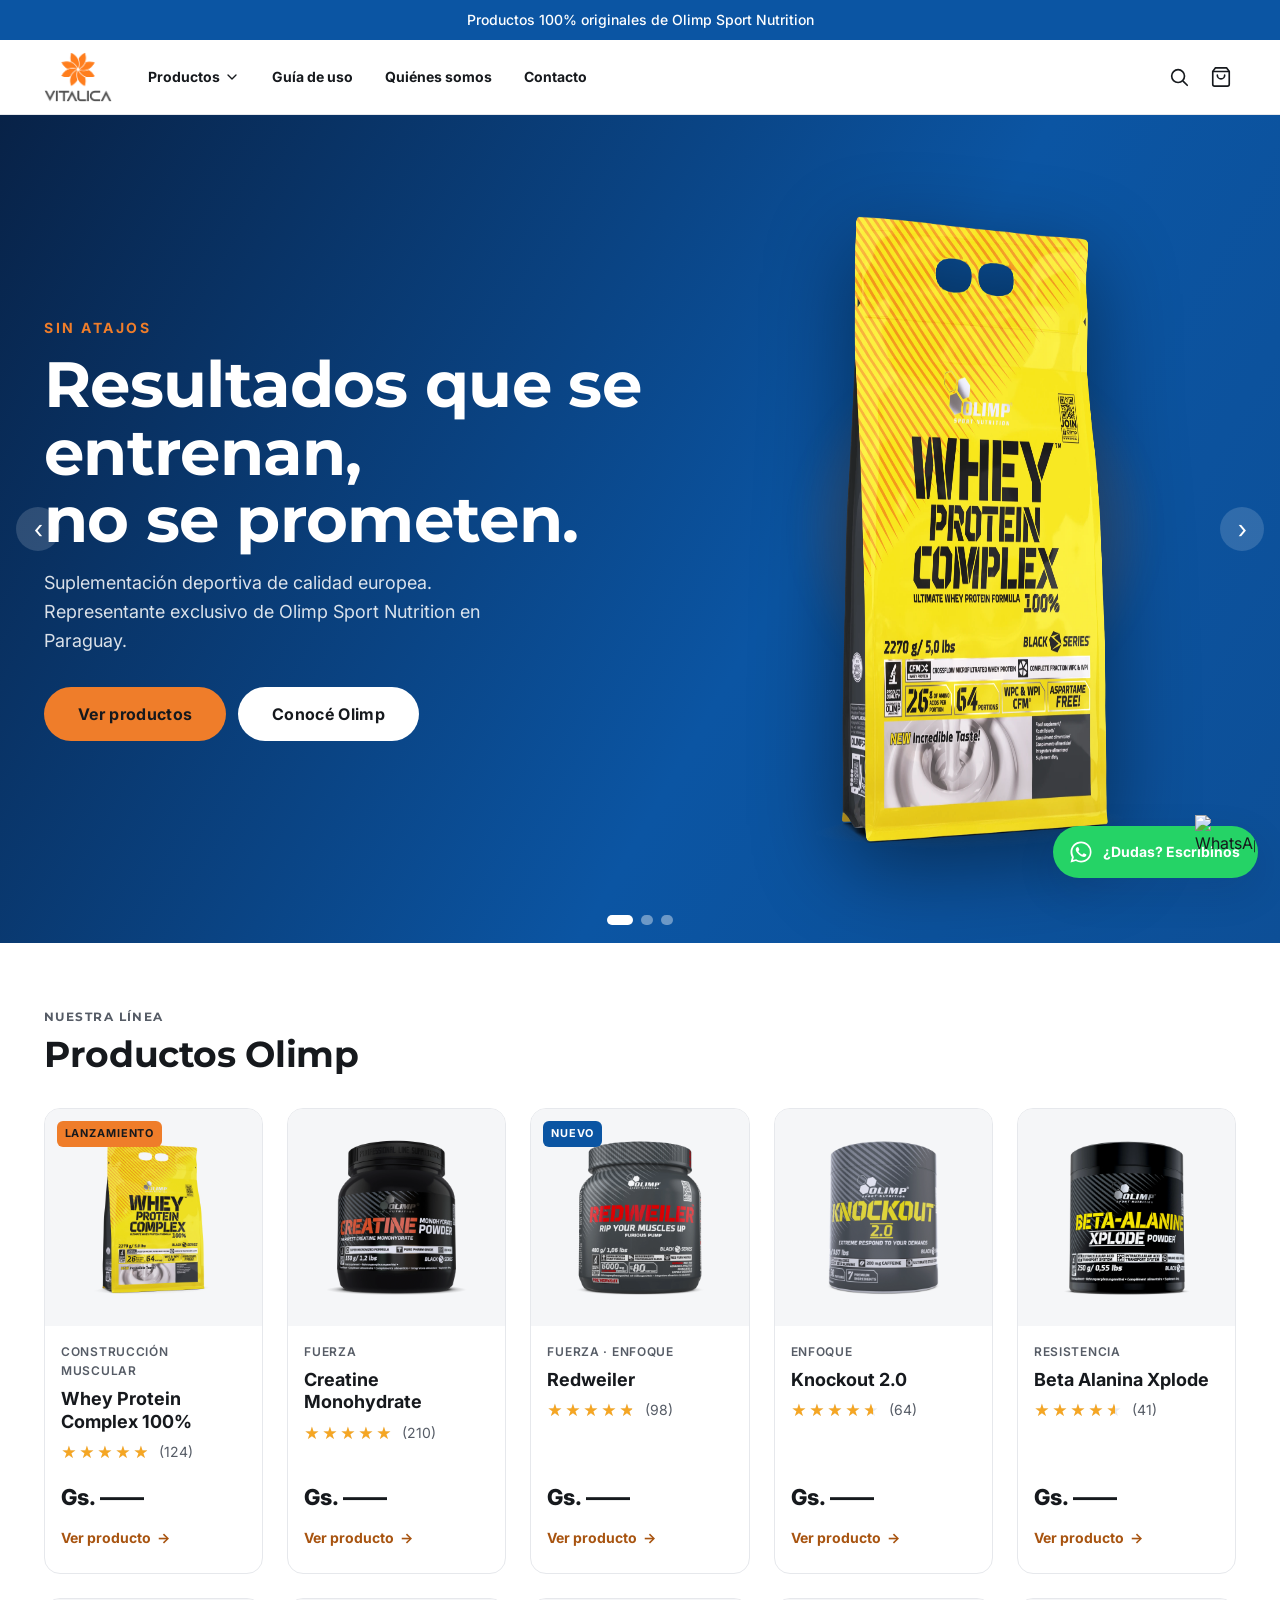
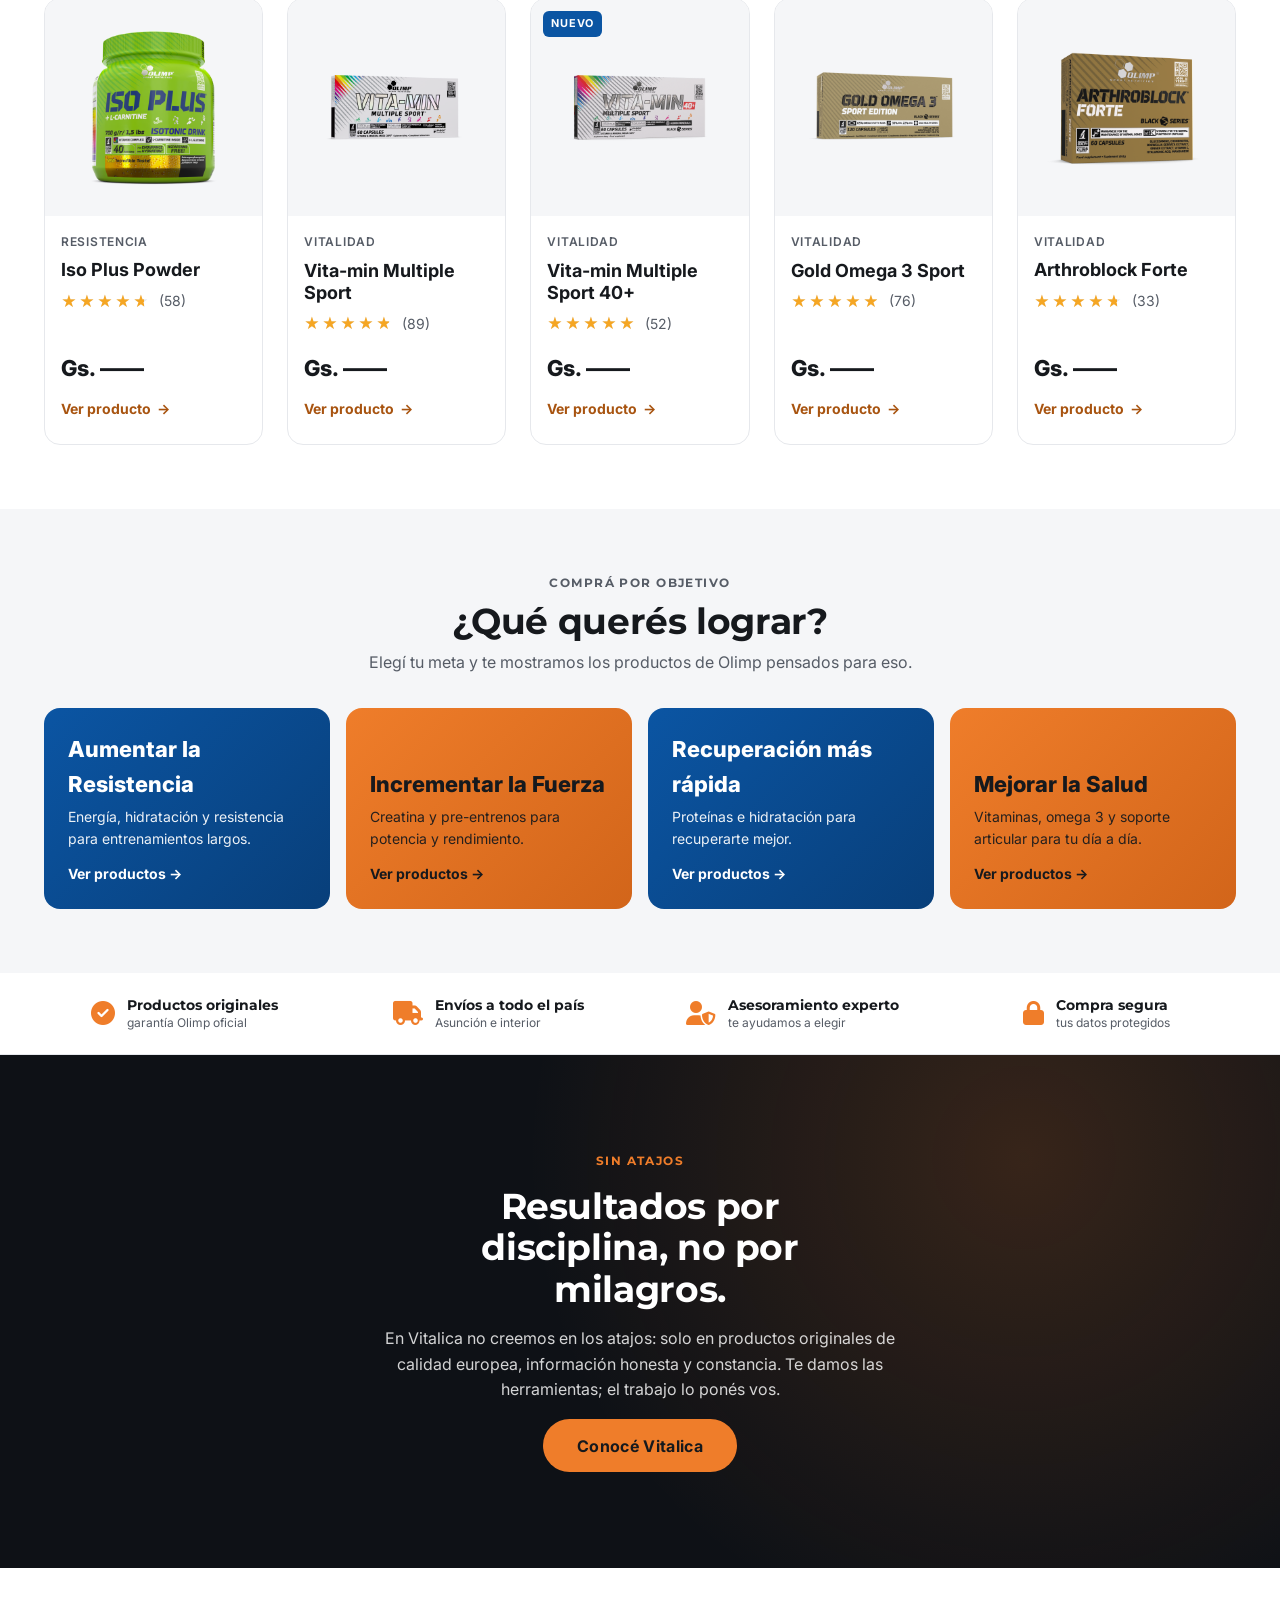
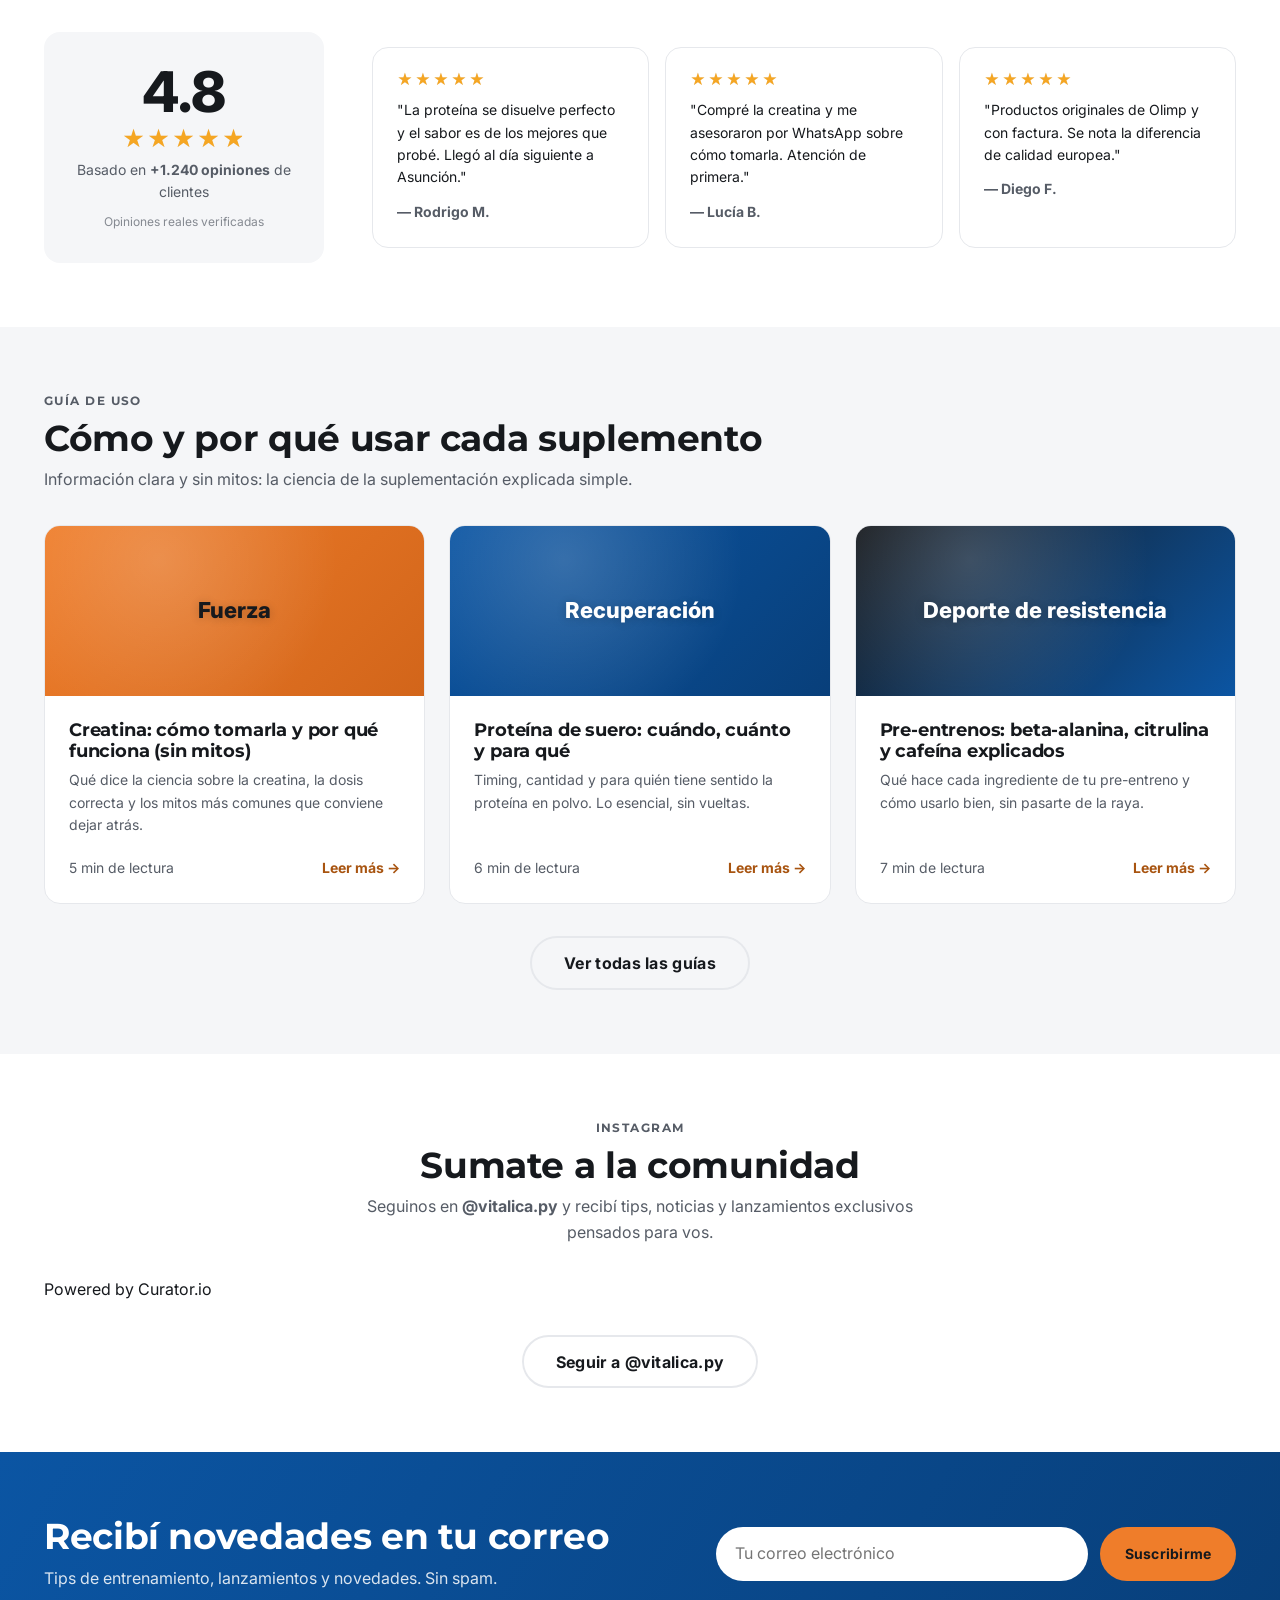
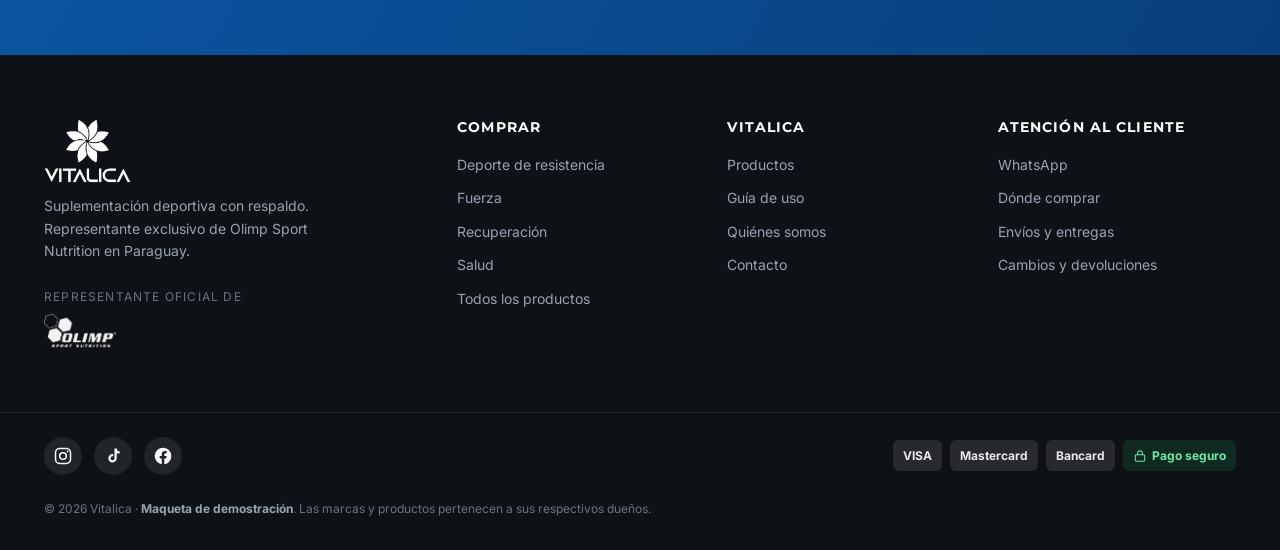
==== commit f048e098: "Update index.html" ====
--- a/index.html
+++ b/index.html
@@ -4,24 +4,152 @@
   <meta charset="UTF-8">
   <meta name="viewport" content="width=device-width, initial-scale=1.0">
   <title>Vitalica · Suplementación deportiva con respaldo — Olimp Sport Nutrition</title>
-  <meta name="description" content="Vitalica, representante exclusivo de Olimp Sport Nutrition en Paraguay. Proteínas, creatina, pre-entrenos y más. Sin atajos.">
+  <meta name="description" content="Suplementos de grado farmacéutico europeo en Paraguay. Representante exclusivo de OLIMP Sport Nutrition: proteínas, creatina y pre-entrenos. Sin atajos.">
+  
+  <meta property="og:title" content="Vitalica | Suplementos Deportivos en Paraguay">
+  <meta property="og:description" content="Suplementos de grado farmacéutico europeo en Paraguay. Representante exclusivo de OLIMP Sport Nutrition: proteínas, creatina y pre-entrenos. Sin atajos.">
+  <meta property="og:image" content="portadablanconegro.webp">
+  <meta property="og:url" content="https://vitalica.com.py">
+  <meta property="og:type" content="website">
+
+  <script async src="https://www.googletagmanager.com/gtag/js?id=G-TE97P39PW1"></script>
+  <script>
+    window.dataLayer = window.dataLayer || [];
+    function gtag(){dataLayer.push(arguments);}
+    gtag('js', new Date());
+    gtag('config', 'G-TE97P39PW1');
+  </script>
+
+  <link rel="icon" type="image/png" href="logo-vitalica.png">
 
   <link rel="preconnect" href="https://fonts.googleapis.com">
   <link rel="preconnect" href="https://fonts.gstatic.com" crossorigin>
   <link href="https://fonts.googleapis.com/css2?family=Inter:wght@400;500;600;700&family=Montserrat:wght@700;800&display=swap" rel="stylesheet">
+  <link rel="stylesheet" href="https://cdnjs.cloudflare.com/ajax/libs/font-awesome/6.5.0/css/all.min.css">
 
   <link rel="stylesheet" href="assets/css/styles.css?v=2">
+
+  <style>
+    @font-face {
+      font-family: 'Degular';
+      src: url('fonts/Degular-Regular.otf') format('opentype');
+      font-weight: 400; font-style: normal; font-display: swap;
+    }
+    @font-face {
+      font-family: 'Degular';
+      src: url('fonts/Degular-Medium.otf') format('opentype');
+      font-weight: 500; font-style: normal; font-display: swap;
+    }
+    @font-face {
+      font-family: 'Degular';
+      src: url('fonts/Degular-Bold.otf') format('opentype');
+      font-weight: 700; font-style: normal; font-display: swap;
+    }
+
+    /* Aplicación de Tipografía Corporativa Degular */
+    body, p, span, a, li, button, input, select, textarea {
+      font-family: 'Degular', 'Inter', sans-serif !important;
+    }
+    h1, h2, h3, h4, h5, h6, .eyebrow {
+      font-family: 'Degular', 'Montserrat', sans-serif !important;
+      font-weight: 700 !important;
+    }
+
+    /* Reparación FontAwesome */
+    i.fab, .fab { font-family: "Font Awesome 6 Brands" !important; }
+    i.fas, .fas, .fa { font-family: "Font Awesome 6 Free" !important; font-weight: 900 !important; }
+
+    /* Botón WhatsApp Flotante */
+    .whatsapp-float {
+      position: fixed; bottom: 25px; right: 25px; z-index: 9999;
+      transition: transform 0.3s ease;
+    }
+    .whatsapp-float:hover { transform: scale(1.1); }
+    .whatsapp-float img { width: 60px; height: 60px; drop-shadow: 0 4px 10px rgba(0,0,0,0.3); }
+
+    /* Botón Volver Arriba */
+    #btn-back-to-top {
+      display: none; position: fixed; bottom: 25px; left: 25px;
+      width: 45px; height: 45px; background: #0f0f10; color: #ffffff;
+      border: 1px solid #ef7d2a; border-radius: 50%; cursor: pointer;
+      z-index: 9999; justify-content: center; align-items: center;
+      box-shadow: 0 4px 12px rgba(0,0,0,0.3); transition: all 0.3s ease; opacity: 0;
+    }
+    #btn-back-to-top:hover { background: #ef7d2a !important; }
+
+    /* Estilos del Modal Ficha Técnica */
+    .modal {
+      display: none; position: fixed; z-index: 100000; left: 0; top: 0;
+      width: 100%; height: 100%; background-color: rgba(0,0,0,0.85);
+      align-items: center; justify-content: center; padding: 20px;
+    }
+    .modal-content {
+      background: #141415; color: #fff; max-width: 800px; width: 100%;
+      border-radius: 12px; padding: 30px; position: relative;
+      max-height: 90vh; overflow-y: auto; border: 1px solid rgba(255,255,255,0.1);
+    }
+    .modal .close {
+      position: absolute; right: 20px; top: 15px; font-size: 28px;
+      color: #aaa; cursor: pointer;
+    }
+    .modal .close:hover { color: #ef7d2a; }
+    .modal-actions-group { display: flex; gap: 15px; margin: 20px 0; flex-wrap: wrap; }
+    .btn-whatsapp-modal {
+      background: #25d366 !important; color: #fff !important; padding: 12px 20px;
+      border-radius: 6px; text-decoration: none; font-weight: bold;
+      display: inline-flex; align-items: center; gap: 8px;
+    }
+    .btn-whatsapp-modal:hover { background: #20ba5a !important; }
+    .modal-catalog-layout { display: flex; gap: 20px; margin-bottom: 20px; flex-wrap: wrap; }
+    .modal-packshot { max-width: 200px; object-fit: contain; }
+    .accordion-item { border-bottom: 1px solid rgba(255,255,255,0.1); margin-bottom: 10px; }
+    .accordion-trigger {
+      background: none; border: none; color: #ef7d2a; width: 100%;
+      text-align: left; padding: 10px 0; font-size: 1.1rem; font-weight: bold; cursor: pointer;
+    }
+    .accordion-panel { max-height: 0; overflow: hidden; transition: max-height 0.3s ease; color: #ccc; }
+
+    /* Pop-up de Sorteo */
+    .sorteo-wrapper {
+      display: none; position: fixed; top: 0; left: 0; width: 100%; height: 100%;
+      background: rgba(0, 0, 0, 0.85); z-index: 999999;
+      justify-content: center; align-items: center; padding: 15px;
+    }
+    .sorteo-container {
+      background: #0f0f10; border: 2px solid #ef7d2a; border-radius: 16px;
+      max-width: 840px; width: 100%; display: flex; flex-direction: row;
+      overflow: hidden; position: relative; color: #ffffff;
+    }
+    .sorteo-close-btn {
+      position: absolute; top: 12px; right: 15px; background: rgba(15, 15, 16, 0.8);
+      border: none; color: #ffffff; font-size: 28px; cursor: pointer; z-index: 10;
+      border-radius: 50%; width: 35px; height: 35px; display: flex; align-items: center; justify-content: center;
+    }
+    .sorteo-close-btn:hover { color: #ef7d2a; }
+    .sorteo-media { flex: 1; min-width: 50%; background: #000; display: flex; align-items: center; justify-content: center; }
+    .sorteo-media img { width: 100%; height: 100%; object-fit: cover; }
+    .sorteo-text-content { flex: 1; padding: 40px 30px; display: flex; flex-direction: column; justify-content: center; }
+    .sorteo-main-title { color: #ef7d2a; font-size: 1.6rem; font-weight: 700; margin: 0 0 5px 0; }
+    .sorteo-subtitle { font-size: 1.1rem; font-weight: 500; margin: 0 0 20px 0; }
+    .sorteo-rules-box { background: rgba(255,255,255,0.05); border-left: 3px solid #ef7d2a; padding: 18px; margin-bottom: 25px; }
+    .sorteo-btn { display: inline-flex; align-items: center; justify-content: center; gap: 10px; color: #fff; padding: 12px 20px; font-weight: 700; text-decoration: none; border-radius: 8px; margin-top: 10px; }
+    .btn-whatsapp-sorteo { background: #25d366; }
+    .btn-instagram-sorteo { background: linear-gradient(45deg, #f09433, #dc2743, #bc1888); }
+    
+    @media (max-width: 768px) {
+      .sorteo-container { flex-direction: column !important; max-height: 85vh; overflow-y: auto; }
+      .sorteo-media { height: 240px !important; }
+      .sorteo-media img { object-fit: contain !important; }
+    }
+  </style>
 </head>
 <body>
 
   <div id="chrome-top"></div>
 
   <main>
-
-    <!-- 1) HERO (carrusel de 3 slides) -->
     <section class="hero" data-hero aria-label="Destacados"></section>
 
-    <!-- 2) PRODUCTOS OLIMP (los 10, cada card abre su página) -->
     <section class="seccion" id="productos">
       <div class="contenedor">
         <div class="encabezado-seccion">
@@ -32,7 +160,6 @@
       </div>
     </section>
 
-    <!-- 3) ¿QUÉ QUERÉS LOGRAR? (4 metas) -->
     <section class="seccion seccion--suave">
       <div class="contenedor">
         <div class="encabezado-seccion centrado">
@@ -44,47 +171,43 @@
       </div>
     </section>
 
-    <!-- 4a) VALUE PROPS -->
     <section class="trust-bar">
       <div class="contenedor trust-bar__inner">
         <div class="trust-bar__item">
-          <span class="trust-bar__icono"><svg viewBox="0 0 24 24" width="26" height="26" fill="none" stroke="currentColor" stroke-width="1.7" stroke-linecap="round" stroke-linejoin="round"><circle cx="12" cy="9" r="6"/><path d="m9 14-2 7 5-3 5 3-2-7"/><path d="m9.6 9 1.7 1.7L15 7.5"/></svg></span>
+          <span class="trust-bar__icono"><i class="fas fa-check-circle" style="font-size: 24px; color: var(--color-primario);"></i></span>
           <span class="trust-bar__texto"><strong>Productos originales</strong><span>garantía Olimp oficial</span></span>
         </div>
         <div class="trust-bar__item">
-          <span class="trust-bar__icono"><svg viewBox="0 0 24 24" width="26" height="26" fill="none" stroke="currentColor" stroke-width="1.7" stroke-linecap="round" stroke-linejoin="round"><path d="M1 4h13v12H1z"/><path d="M14 8h4l3 3v5h-7"/><circle cx="6" cy="18" r="2"/><circle cx="17" cy="18" r="2"/></svg></span>
+          <span class="trust-bar__icono"><i class="fas fa-truck" style="font-size: 24px; color: var(--color-primario);"></i></span>
           <span class="trust-bar__texto"><strong>Envíos a todo el país</strong><span>Asunción e interior</span></span>
         </div>
         <div class="trust-bar__item">
-          <span class="trust-bar__icono"><svg viewBox="0 0 24 24" width="26" height="26" fill="none" stroke="currentColor" stroke-width="1.7" stroke-linecap="round" stroke-linejoin="round"><path d="M21 15a2 2 0 0 1-2 2H8l-5 4V5a2 2 0 0 1 2-2h14a2 2 0 0 1 2 2Z"/></svg></span>
+          <span class="trust-bar__icono"><i class="fas fa-user-shield" style="font-size: 24px; color: var(--color-primario);"></i></span>
           <span class="trust-bar__texto"><strong>Asesoramiento experto</strong><span>te ayudamos a elegir</span></span>
         </div>
         <div class="trust-bar__item">
-          <span class="trust-bar__icono"><svg viewBox="0 0 24 24" width="26" height="26" fill="none" stroke="currentColor" stroke-width="1.7" stroke-linecap="round" stroke-linejoin="round"><path d="M12 22s8-4 8-10V5l-8-3-8 3v7c0 6 8 10 8 10Z"/><path d="m9 12 2 2 4-4"/></svg></span>
+          <span class="trust-bar__icono"><i class="fas fa-lock" style="font-size: 24px; color: var(--color-primario);"></i></span>
           <span class="trust-bar__texto"><strong>Compra segura</strong><span>tus datos protegidos</span></span>
         </div>
       </div>
     </section>
 
-    <!-- 4b) BANDA DE MARCA "SIN ATAJOS" -->
     <section class="banda-sinatajos">
       <div class="contenedor banda-sinatajos__inner">
         <p class="eyebrow" style="color:var(--color-primario)">Sin Atajos</p>
         <h2>Resultados por disciplina, no por milagros.</h2>
-        <p>En Vitalica no creemos en los atajos: solo en productos originales de calidad europea,
-           información honesta y constancia. Te damos las herramientas; el trabajo lo ponés vos.</p>
+        <p>En Vitalica no creemos en los atajos: solo en productos originales de calidad europea, información honesta y constancia. Te damos las herramientas; el trabajo lo ponés vos.</p>
         <a class="btn btn--primario btn--grande" href="sobre.html">Conocé Vitalica</a>
       </div>
     </section>
 
-    <!-- 4c) PRUEBA SOCIAL -->
     <section class="seccion">
       <div class="contenedor reviews">
         <div class="reviews__resumen">
           <span class="reviews__puntaje">4.8</span>
           <span class="estrellas" style="--pct:96%; font-size:1.4rem"></span>
           <p>Basado en <strong>+1.240 opiniones</strong> de clientes</p>
-          <span class="reviews__nota">Opiniones de demostración</span>
+          <span class="reviews__nota">Opiniones reales verificadas</span>
         </div>
         <div class="reviews__grid">
           <blockquote class="testimonio">
@@ -106,7 +229,6 @@
       </div>
     </section>
 
-    <!-- 4d) TEASER GUÍA DE USO -->
     <section class="seccion seccion--suave">
       <div class="contenedor">
         <div class="encabezado-seccion">
@@ -121,7 +243,6 @@
       </div>
     </section>
 
-    <!-- 4e) COMUNIDAD / INSTAGRAM (estilo vitalica.com.py) -->
     <section class="seccion">
       <div class="contenedor">
         <div class="encabezado-seccion centrado">
@@ -129,31 +250,104 @@
           <h2>Sumate a la comunidad</h2>
           <p>Seguinos en <strong data-ig-handle>@vitalica.py</strong> y recibí tips, noticias y lanzamientos exclusivos pensados para vos.</p>
         </div>
-        <!-- Los posteos los arma home.js desde data.js (editable en el panel admin) -->
-        <div class="ig-grid" data-instagram></div>
+        
+        <div id="curator-feed-default-feed-layout" style="margin-top: 30px;">
+          <a href="https://curator.io" target="_blank" class="crt-logo crt-tag">Powered by Curator.io</a>
+        </div>
+        <script type="text/javascript">
+          (function(){
+            var i,e,d=document,s="script";i=d.createElement("script");i.async=1;i.charset="UTF-8";
+            i.src="https://cdn.curator.io/published/9ab0b53d-2d01-447d-a590-c7febbcb91a2.js";
+            e=d.getElementsByTagName(s)[0];e.parentNode.insertBefore(i, e);
+          })();
+        </script>
+
         <div class="centrado mt-6">
-          <a class="btn btn--contorno btn--grande" data-ig-link href="https://www.instagram.com/vitalica.py/" target="_blank" rel="noopener">Seguir a @vitalica.py</a>
-        </div>
-      </div>
-    </section>
-
-    <!-- 4f) NEWSLETTER -->
+          <a class="btn btn--contorno btn--grande" href="https://www.instagram.com/vitalica.py/" target="_blank" rel="noopener">Seguir a @vitalica.py</a>
+        </div>
+      </div>
+    </section>
+
     <section class="newsletter">
       <div class="contenedor newsletter__inner">
         <div>
           <h2>Recibí novedades en tu correo</h2>
           <p>Tips de entrenamiento, lanzamientos y novedades. Sin spam.</p>
         </div>
-        <form class="newsletter__form" data-form-demo="¡Gracias! Te suscribiste (demostración).">
+        <form class="newsletter__form" data-form-demo="¡Gracias! Te suscribiste correctamente.">
           <input type="email" required placeholder="Tu correo electrónico" aria-label="Correo electrónico">
           <button type="submit" class="btn btn--primario">Suscribirme</button>
         </form>
       </div>
     </section>
-
   </main>
 
   <div id="chrome-bottom"></div>
+
+  <a href="https://wa.me/595976383922?text=Hola%20Vitalica%2C%20vengo%20de%20la%20p%C3%A1gina%20web.%20Me%20gustar%C3%ADa%20tener%20m%C3%A1s%20informaci%C3%B3n%20sobre%20los%20productos." class="whatsapp-float" target="_blank" aria-label="WhatsApp Vitalica" onclick="gtag('event', 'whatsapp_click');">
+    <img src="whatsapp.png" alt="WhatsApp" loading="lazy">
+  </a>
+
+  <button id="btn-back-to-top" onclick="volverArriba()">
+    <i class="fas fa-arrow-up" style="font-size: 1rem;"></i>
+  </button>
+
+  <div id="modal" class="modal">
+    <div class="modal-content">
+      <span class="close" onclick="cerrarModal()">&times;</span>
+      <div class="modal-header">
+        <p class="brand" style="color:#ef7d2a; font-weight:bold;">OLIMP Sport Nutrition</p>
+        <h2 id="modalTitulo" style="margin-bottom: 5px;"></h2>
+        <p id="modalBenefit" style="font-weight:bold; color:#ccc; margin-bottom:10px;"></p>
+        <p id="modalShort"></p>
+      </div>
+      
+      <div class="modal-actions-group">
+        <a id="modalCta" href="catalogo-vitalica-ligera.pdf.pdf" class="btn btn--primario" target="_blank" rel="noopener noreferrer">Ver catálogo completo</a>
+        <a id="modalCtaWhatsapp" href="#" class="btn-whatsapp-modal" target="_blank" rel="noopener noreferrer">
+          <i class="fab fa-whatsapp"></i> Consultar por este producto
+        </a>
+      </div>
+
+      <section class="modal-catalog-layout">
+        <div class="modal-catalog-left">
+          <img id="modalImagenSide" class="modal-packshot" src="whey.webp" alt="Producto OLIMP">
+        </div>
+        <div class="modal-catalog-right" style="flex:1;">
+          <div id="modalHighlights" class="modal-highlights"></div>
+        </div>
+      </section>
+      <div id="modalFlavors" style="margin-bottom: 15px;"></div>
+      <div id="modalAccordion" class="modal-accordion"></div>
+      <p class="note" style="font-size:0.8rem; color:#888; margin-top:15px;">Información resumida. Consulte la ficha técnica oficial para valores completos.</p>
+    </div>
+  </div>
+
+  <div id="popup-sorteo" class="sorteo-wrapper">
+    <div class="sorteo-container">
+      <button onclick="cerrarPopupSorteo()" class="sorteo-close-btn">&times;</button>
+      <div class="sorteo-media">
+        <img src="SORTEO.jpg" alt="Sorteo Camiseta Olimp" loading="lazy">
+      </div>
+      <div class="sorteo-text-content">
+        <h2 class="sorteo-main-title">¡Tu compra tiene beneficio!</h2>
+        <h3 class="sorteo-subtitle">Remera oficial de Tim Payne</h3>
+        <div class="sorteo-rules-box">
+          <p class="sorteo-paragraph">
+            Comprá tus suplementos en Vitalica a través de nuestros canales digitales y participá automáticamente por el sorteo de la camiseta de Tim Payne.
+          </p>
+        </div>
+        <div class="sorteo-actions-group">
+          <a href="https://wa.me/595976383922?text=Hola%20Vitalica!%20Quiero%20comprar%20mis%20suplementos%20para%20participar%20del%20sorteo." target="_blank" class="sorteo-btn btn-whatsapp-sorteo">
+            <i class="fab fa-whatsapp"></i> Comprar y Participar
+          </a>
+          <a href="https://www.instagram.com/p/DZVUVdXFj2u/" target="_blank" class="sorteo-btn btn-instagram-sorteo">
+            <i class="fab fa-instagram"></i> Ver en Instagram
+          </a>
+        </div>
+      </div>
+    </div>
+  </div>
 
   <script src="assets/js/data.js?v=2"></script>
   <script src="assets/js/cart.js?v=2"></script>
@@ -161,5 +355,115 @@
   <script src="assets/js/main.js?v=2"></script>
   <script src="assets/js/pages/home.js?v=2"></script>
 
+  <script>
+    // Control Pop-up Sorteo (Ajustado para que puedas probarlo ahora mismo)
+    document.addEventListener("DOMContentLoaded", () => {
+      // Seteado al 1 de Agosto de 2026 para que lo puedas previsualizar activo en el test de GitHub
+      const fechaLimite = new Date("2026-08-01T00:00:00");
+      if (new Date() < fechaLimite) {
+        setTimeout(() => {
+          const popup = document.getElementById("popup-sorteo");
+          if (popup) { popup.style.display = "flex"; document.body.style.overflow = "hidden"; }
+        }, 2500); 
+      }
+    });
+
+    function cerrarPopupSorteo() {
+      const popup = document.getElementById("popup-sorteo");
+      if (popup) { popup.style.display = "none"; document.body.style.overflow = "auto"; }
+    }
+
+    // Volver Arriba
+    window.addEventListener("scroll", () => {
+      const btnTop = document.getElementById("btn-back-to-top");
+      if (!btnTop) return;
+      if (window.scrollY > 400) {
+        btnTop.style.display = "flex";
+        setTimeout(() => { btnTop.style.opacity = "1"; }, 10);
+      } else {
+        btnTop.style.opacity = "0";
+        setTimeout(() => { if(window.scrollY <= 400) btnTop.style.display = "none"; }, 300);
+      }
+    });
+    function volverArriba() { window.scrollTo({ top: 0, behavior: "smooth" }); }
+
+    // Apertura y Cierre del Modal Ficha Técnica
+    function abrirFicha(tipo){
+      // Intenta leer las fichas desde el archivo data.js del nuevo sistema o desde la memoria
+      const baseDatos = window.fichas || (typeof fichas !== 'undefined' ? fichas : null);
+      if (!baseDatos || !baseDatos[tipo]) return;
+      const data = baseDatos[tipo];
+
+      document.getElementById('modalTitulo').innerText = data.titulo || '';
+      document.getElementById('modalBenefit').innerText = data.beneficio || '';
+      document.getElementById('modalShort').innerText = data.corto || '';
+      
+      const imgSide = document.getElementById('modalImagenSide');
+      if(imgSide) imgSide.src = data.imagen || 'logo-vitalica.png';
+
+      const ctaWhatsapp = document.getElementById('modalCtaWhatsapp');
+      if (ctaWhatsapp) {
+        const textoMensaje = encodeURIComponent(`Hola Vitalica! Vengo de la web y quiero consultar sobre: ${data.titulo}`);
+        ctaWhatsapp.href = `https://wa.me/595976383922?text=${textoMensaje}`;
+      }
+
+      // Render de Acordeón
+      const accordion = document.getElementById('modalAccordion');
+      accordion.innerHTML = '';
+      if(data.secciones) {
+        Object.entries(data.secciones).forEach(([titulo, contenido], index) => {
+          const item = document.createElement('div');
+          item.className = 'accordion-item';
+          const trigger = document.createElement('button');
+          trigger.className = 'accordion-trigger';
+          trigger.type = 'button';
+          trigger.innerText = titulo;
+          const panel = document.createElement('div');
+          panel.className = 'accordion-panel';
+          if (Array.isArray(contenido)) {
+            const ul = document.createElement('ul');
+            contenido.forEach(t => { const li = document.createElement('li'); li.innerText = t; ul.appendChild(li); });
+            panel.appendChild(ul);
+          } else {
+            const p = document.createElement('p'); p.innerText = contenido; panel.appendChild(p);
+          }
+          trigger.addEventListener('click', () => {
+            const isOpen = panel.style.maxHeight && panel.style.maxHeight !== '0px';
+            panel.style.maxHeight = isOpen ? '0px' : `${panel.scrollHeight}px`;
+          });
+          item.appendChild(trigger); item.appendChild(panel); accordion.appendChild(item);
+          if (index === 0) panel.style.maxHeight = `${panel.scrollHeight + 50}px`;
+        });
+      }
+
+      document.getElementById('modal').style.display = 'flex';
+      document.body.style.overflow = 'hidden';
+    }
+
+    function cerrarModal(){
+      document.getElementById('modal').style.display = 'none';
+      document.body.style.overflow = 'auto';
+    }
+
+    // Cerrar al hacer clic afuera del modal o presionar Escape
+    window.onclick = e => {
+      if (e.target.id === 'modal') cerrarModal();
+      if (e.target.id === 'popup-sorteo') cerrarPopupSorteo();
+    };
+    document.addEventListener("keydown", (e) => {
+      if (e.key === "Escape") { cerrarModal(); cerrarPopupSorteo(); }
+    });
+
+    // Delegación de eventos para abrir fichas técnicas haciendo clic en las tarjetas de producto
+    document.addEventListener('click', (event) => {
+      const trigger = event.target.closest('[data-ficha], [data-id], .tile, .card--producto');
+      if (!trigger) return;
+      const tipo = trigger.getAttribute('data-ficha') || trigger.getAttribute('data-id') || trigger.getAttribute('data-category');
+      if (tipo && (window.fichas && window.fichas[tipo] || typeof fichas !== 'undefined' && fichas[tipo])) {
+        event.preventDefault();
+        abrirFicha(tipo);
+      }
+    });
+  </script>
 </body>
 </html>
